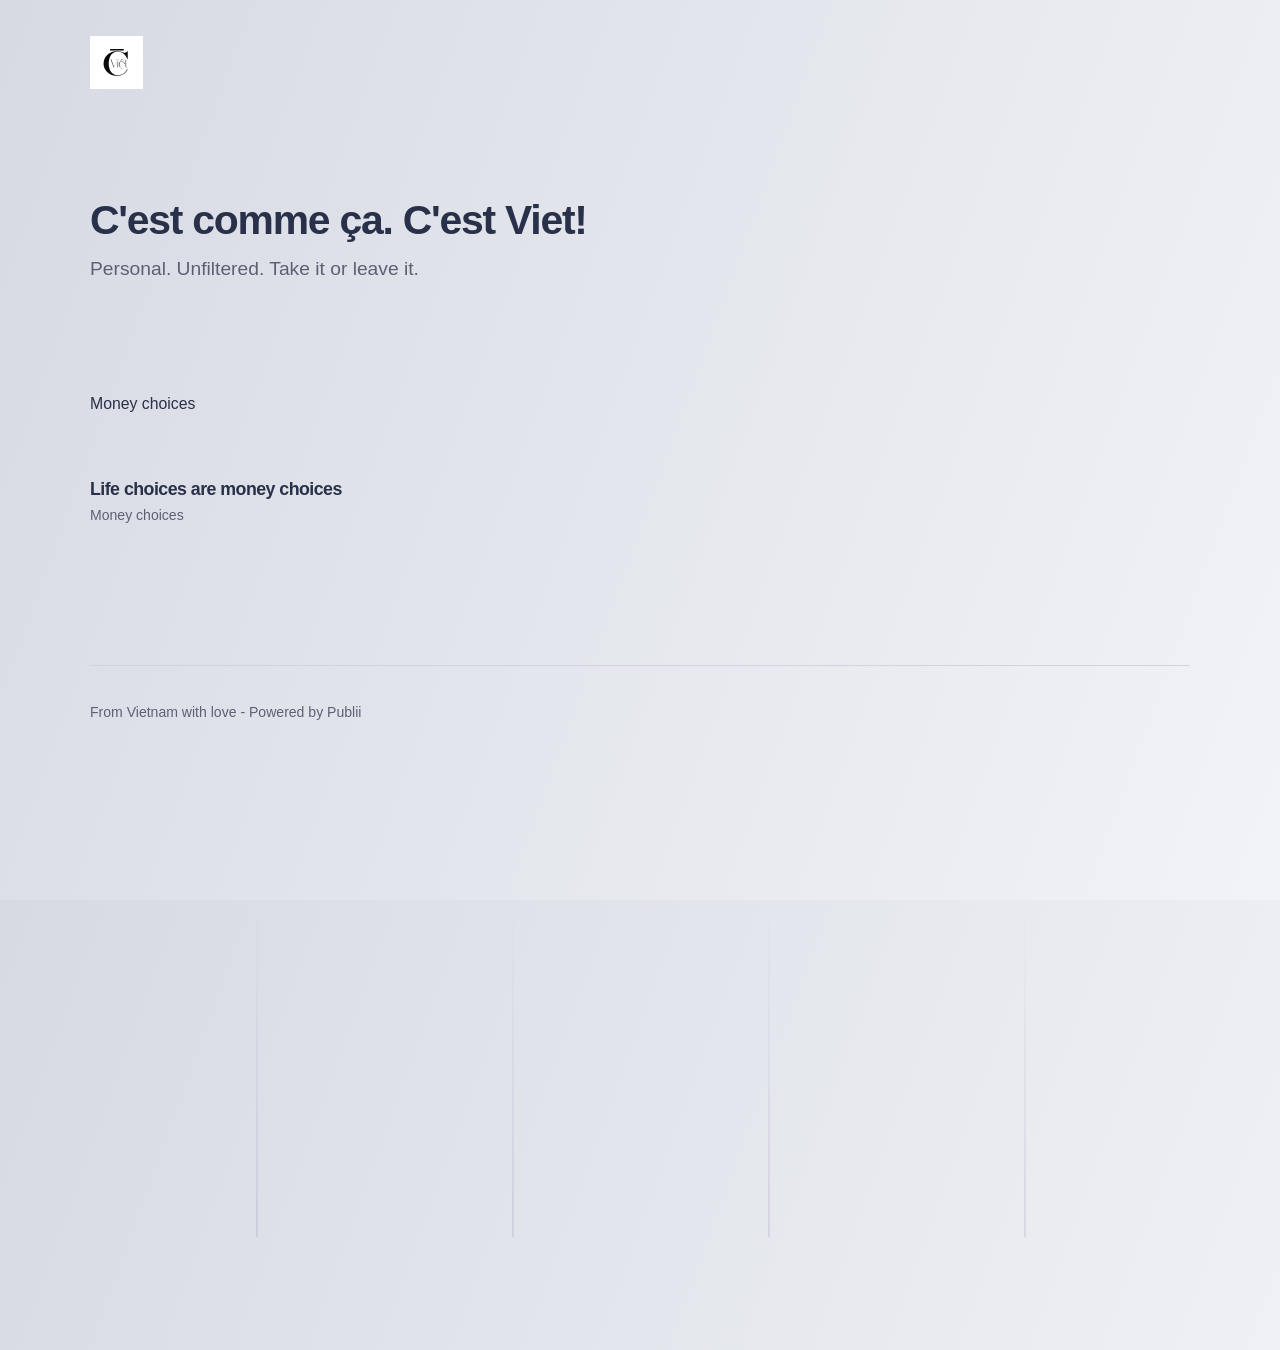
==== index.html @ ed37c1c6 "Updated from Publii" ====
<!DOCTYPE html><html lang="en-gb"><head><meta charset="utf-8"><meta http-equiv="X-UA-Compatible" content="IE=edge"><meta name="viewport" content="width=device-width,initial-scale=1"><title>C&#x27;est Việt</title><meta name="generator" content="Publii Open-Source CMS for Static Site"><link rel="canonical" href="https://cestviet.github.io/cestviet/"><link rel="alternate" type="application/atom+xml" href="https://cestviet.github.io/cestviet/feed.xml" title="C&#x27;est Việt - RSS"><link rel="alternate" type="application/json" href="https://cestviet.github.io/cestviet/feed.json" title="C&#x27;est Việt - JSON"><meta property="og:title" content="C&#x27;est Việt"><meta property="og:image" content="https://cestviet.github.io/cestviet/media/website/a-minimalist-flat-logo-featuring-a-sleek-stylize.svg"><meta property="og:image:width" content="1024"><meta property="og:image:height" content="1024"><meta property="og:site_name" content="C&#x27;est Việt"><meta property="og:description" content=""><meta property="og:url" content="https://cestviet.github.io/cestviet/"><meta property="og:type" content="website"><link rel="stylesheet" href="https://cestviet.github.io/cestviet/assets/css/style.css?v&#x3D;fbb5fa5f94aca0cde0bd1f24d477bd20"><script type="application/ld+json">{"@context":"http://schema.org","@type":"Organization","name":"C'est Việt","logo":"https://cestviet.github.io/cestviet/media/website/a-minimalist-flat-logo-featuring-a-sleek-stylize.svg","url":"https://cestviet.github.io/cestviet/"}</script><noscript><style>img[loading] {
                    opacity: 1;
                }</style></noscript><style>.extlink::before {
				background-color: currentColor;
				content: "";
				display: inline-block;
				height: 16px;
				margin-right: 5px;
				position: relative;
				top: 0px;
				width: 16px;
			}
		
					.extlink.extlink-icon-6::before {
						mask-image: url("data:image/svg+xml;utf8,<svg viewBox='0 0 24 24' fill='none' stroke='%23000000' stroke-width='2' stroke-linecap='round' stroke-linejoin='round' xmlns='http://www.w3.org/2000/svg'><path stroke='none' d='M0 0h24v24H0z' fill='none'/><path d='M9 12h12' /><path d='M17 16l4 -4l-4 -4' /><path d='M12 3a9 9 0 1 0 0 18' /></svg>");
						mask-repeat: no-repeat;
						mask-size: contain;
					}</style></head><body class="home-template lines"><div class="container lines lines--right"><header class="header"><a href="https://cestviet.github.io/cestviet/" class="logo"><img src="https://cestviet.github.io/cestviet/media/website/a-minimalist-flat-logo-featuring-a-sleek-stylize.svg" alt="C&#x27;est Việt" width="1024" height="1024"></a></header><main class="main"><div class="hero"><h1>C'est comme ça. C'est Viet!</h1><p>Personal. Unfiltered. Take it or leave it.</p></div><div class="main__content"><div class="l-options" role="toolbar" aria-label="View options"><nav class="l-options__item filter" aria-label="Filter by tags"><a href="https://cestviet.github.io/cestviet/tags/money-choices/" class="filter__item invert">Money choices</a></nav><div class="l-options__item switchers" role="group" aria-label="View layout"><button class="switchers__item is-active" aria-pressed="true" aria-label="Grid view"><svg width="20" height="20" fill="currentColor" aria-hidden="true" focusable="false"><use xlink:href="https://cestviet.github.io/cestviet/assets/svg/svg-map.svg#switcher-grid"/></svg></button> <button class="switchers__item" aria-pressed="false" aria-label="List view"><svg width="20" height="20" fill="currentColor" aria-hidden="true" focusable="false"><use xlink:href="https://cestviet.github.io/cestviet/assets/svg/svg-map.svg#switcher-rows"/></svg></button></div></div><div class="l-grid l-grid--2"><article class="c-card"><div class="c-card__wrapper"><div class="c-card__content"><header><h2 class="c-card__title"><a href="https://cestviet.github.io/cestviet/life-choices-are-money-choices/" class="invert">Life choices are money choices</a></h2></header><footer class="c-card__meta"><a href="https://cestviet.github.io/cestviet/tags/money-choices/" class="c-card__tag">Money choices</a></footer></div></div></article></div></div></main><footer class="footer"><div class="footer__left"><div class="footer__copy">From Vietnam with love - Powered by Publii</div></div><button onclick="backToTopFunction()" id="backToTop" class="footer__bttop" aria-label="Back to top" title="Back to top"><svg><use xlink:href="https://cestviet.github.io/cestviet/assets/svg/svg-map.svg#toparrow"/></svg></button></footer></div><script>window.publiiThemeMenuConfig = { mobileMenuMode: 'sidebar', animationSpeed: 300, submenuWidth: 'auto', doubleClickTime: 500, mobileMenuExpandableSubmenus: true, relatedContainerForOverlayMenuSelector: '.navbar', };</script><script defer="defer" src="https://cestviet.github.io/cestviet/assets/js/scripts.min.js?v&#x3D;628f9b14187b480516b6c7f8be1e7585"></script><script>function publiiDetectLoadedImages () {
         var images = document.querySelectorAll('img[loading]:not(.is-loaded)');
         for (var i = 0; i < images.length; i++) {
            if (images[i].complete) {
               images[i].classList.add('is-loaded');
               images[i].parentNode.classList.remove('is-img-loading');
            } else {
               images[i].addEventListener('load', function () {
                  this.classList.add('is-loaded');
                  this.parentNode.classList.remove('is-img-loading');
               }, false);
            }
         }
      }
      publiiDetectLoadedImages();</script></body></html>
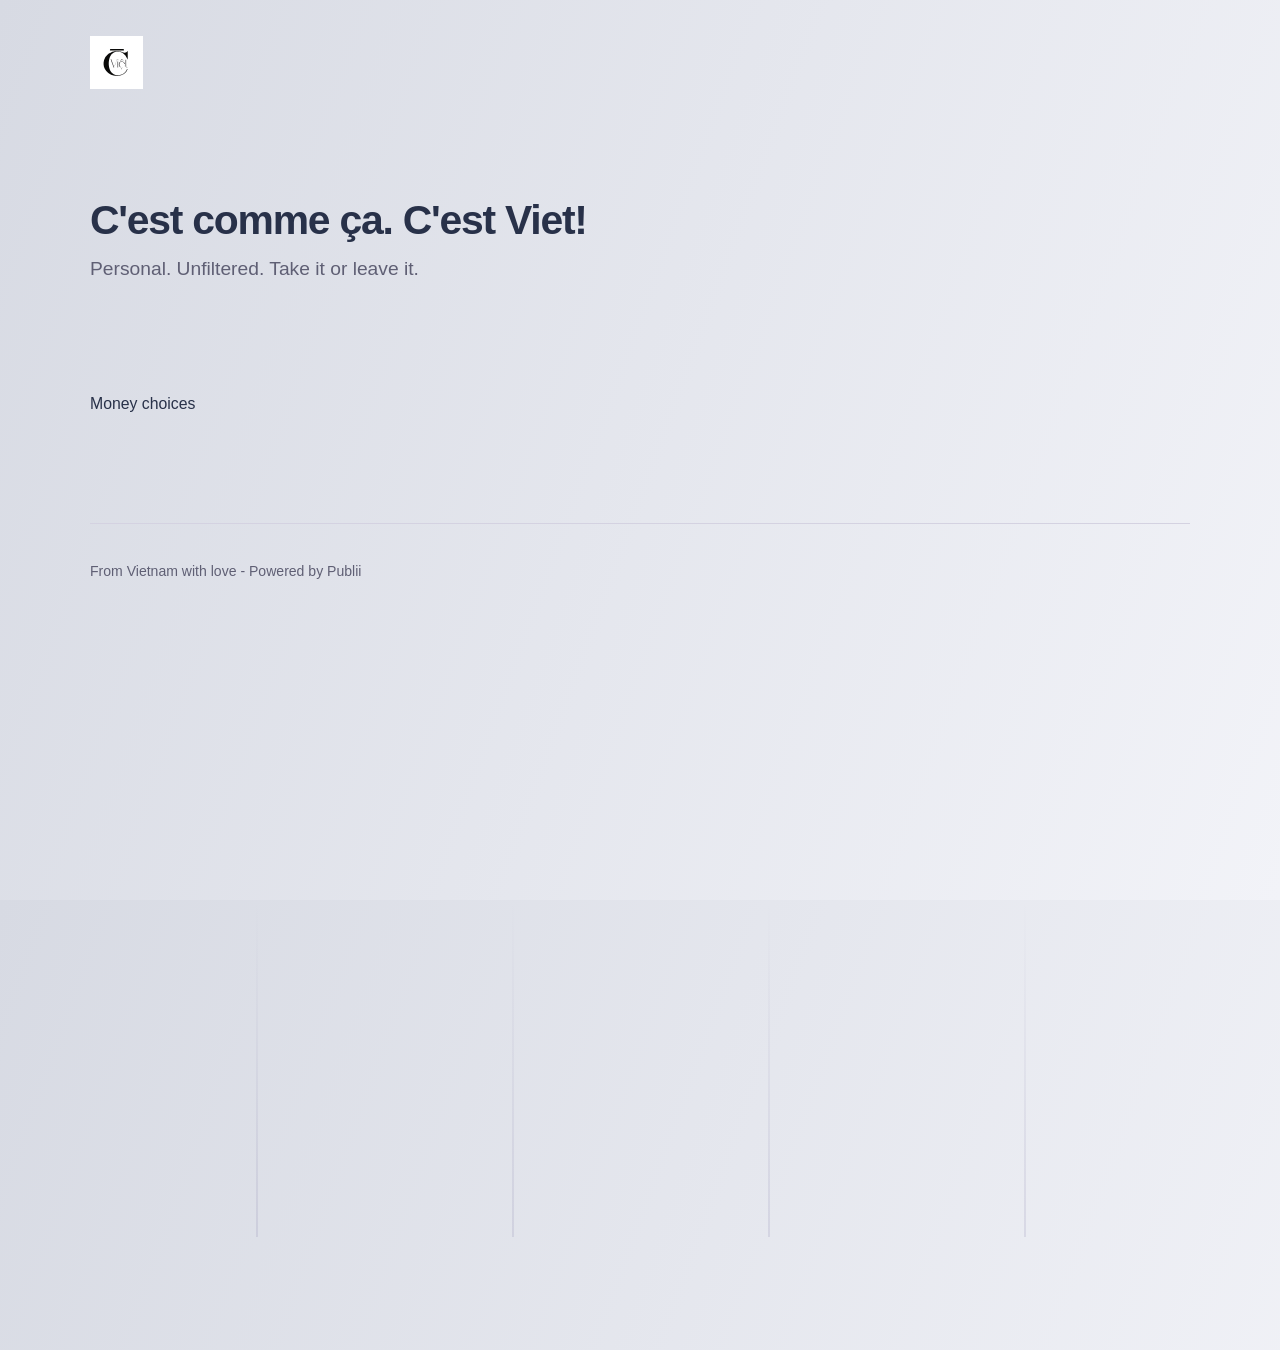
==== commit ac4a3473: "Updated from Publii" ====
--- a/index.html
+++ b/index.html
@@ -15,7 +15,7 @@
 						mask-image: url("data:image/svg+xml;utf8,<svg viewBox='0 0 24 24' fill='none' stroke='%23000000' stroke-width='2' stroke-linecap='round' stroke-linejoin='round' xmlns='http://www.w3.org/2000/svg'><path stroke='none' d='M0 0h24v24H0z' fill='none'/><path d='M9 12h12' /><path d='M17 16l4 -4l-4 -4' /><path d='M12 3a9 9 0 1 0 0 18' /></svg>");
 						mask-repeat: no-repeat;
 						mask-size: contain;
-					}</style></head><body class="home-template lines"><div class="container lines lines--right"><header class="header"><a href="https://cestviet.github.io/cestviet/" class="logo"><img src="https://cestviet.github.io/cestviet/media/website/a-minimalist-flat-logo-featuring-a-sleek-stylize.svg" alt="C&#x27;est Việt" width="1024" height="1024"></a></header><main class="main"><div class="hero"><h1>C'est comme ça. C'est Viet!</h1><p>Personal. Unfiltered. Take it or leave it.</p></div><div class="main__content"><div class="l-options" role="toolbar" aria-label="View options"><nav class="l-options__item filter" aria-label="Filter by tags"><a href="https://cestviet.github.io/cestviet/tags/money-choices/" class="filter__item invert">Money choices</a></nav><div class="l-options__item switchers" role="group" aria-label="View layout"><button class="switchers__item is-active" aria-pressed="true" aria-label="Grid view"><svg width="20" height="20" fill="currentColor" aria-hidden="true" focusable="false"><use xlink:href="https://cestviet.github.io/cestviet/assets/svg/svg-map.svg#switcher-grid"/></svg></button> <button class="switchers__item" aria-pressed="false" aria-label="List view"><svg width="20" height="20" fill="currentColor" aria-hidden="true" focusable="false"><use xlink:href="https://cestviet.github.io/cestviet/assets/svg/svg-map.svg#switcher-rows"/></svg></button></div></div><div class="l-grid l-grid--2"><article class="c-card"><div class="c-card__wrapper"><div class="c-card__content"><header><h2 class="c-card__title"><a href="https://cestviet.github.io/cestviet/life-choices-are-money-choices/" class="invert">Life choices are money choices</a></h2></header><footer class="c-card__meta"><a href="https://cestviet.github.io/cestviet/tags/money-choices/" class="c-card__tag">Money choices</a></footer></div></div></article></div></div></main><footer class="footer"><div class="footer__left"><div class="footer__copy">From Vietnam with love - Powered by Publii</div></div><button onclick="backToTopFunction()" id="backToTop" class="footer__bttop" aria-label="Back to top" title="Back to top"><svg><use xlink:href="https://cestviet.github.io/cestviet/assets/svg/svg-map.svg#toparrow"/></svg></button></footer></div><script>window.publiiThemeMenuConfig = { mobileMenuMode: 'sidebar', animationSpeed: 300, submenuWidth: 'auto', doubleClickTime: 500, mobileMenuExpandableSubmenus: true, relatedContainerForOverlayMenuSelector: '.navbar', };</script><script defer="defer" src="https://cestviet.github.io/cestviet/assets/js/scripts.min.js?v&#x3D;628f9b14187b480516b6c7f8be1e7585"></script><script>function publiiDetectLoadedImages () {
+					}</style></head><body class="home-template lines"><div class="container lines lines--right"><header class="header"><a href="https://cestviet.github.io/cestviet/" class="logo"><img src="https://cestviet.github.io/cestviet/media/website/a-minimalist-flat-logo-featuring-a-sleek-stylize.svg" alt="C&#x27;est Việt" width="1024" height="1024"></a></header><main class="main"><div class="hero"><h1>C'est comme ça. C'est Viet!</h1><p>Personal. Unfiltered. Take it or leave it.</p></div><div class="main__content"><div class="l-options" role="toolbar" aria-label="View options"><nav class="l-options__item filter" aria-label="Filter by tags"><a href="https://cestviet.github.io/cestviet/tags/money-choices/" class="filter__item invert">Money choices</a></nav><div class="l-options__item switchers" role="group" aria-label="View layout"><button class="switchers__item is-active" aria-pressed="true" aria-label="Grid view"><svg width="20" height="20" fill="currentColor" aria-hidden="true" focusable="false"><use xlink:href="https://cestviet.github.io/cestviet/assets/svg/svg-map.svg#switcher-grid"/></svg></button> <button class="switchers__item" aria-pressed="false" aria-label="List view"><svg width="20" height="20" fill="currentColor" aria-hidden="true" focusable="false"><use xlink:href="https://cestviet.github.io/cestviet/assets/svg/svg-map.svg#switcher-rows"/></svg></button></div></div></div></main><footer class="footer"><div class="footer__left"><div class="footer__copy">From Vietnam with love - Powered by Publii</div></div><button onclick="backToTopFunction()" id="backToTop" class="footer__bttop" aria-label="Back to top" title="Back to top"><svg><use xlink:href="https://cestviet.github.io/cestviet/assets/svg/svg-map.svg#toparrow"/></svg></button></footer></div><script>window.publiiThemeMenuConfig = { mobileMenuMode: 'sidebar', animationSpeed: 300, submenuWidth: 'auto', doubleClickTime: 500, mobileMenuExpandableSubmenus: true, relatedContainerForOverlayMenuSelector: '.navbar', };</script><script defer="defer" src="https://cestviet.github.io/cestviet/assets/js/scripts.min.js?v&#x3D;628f9b14187b480516b6c7f8be1e7585"></script><script>function publiiDetectLoadedImages () {
          var images = document.querySelectorAll('img[loading]:not(.is-loaded)');
          for (var i = 0; i < images.length; i++) {
             if (images[i].complete) {
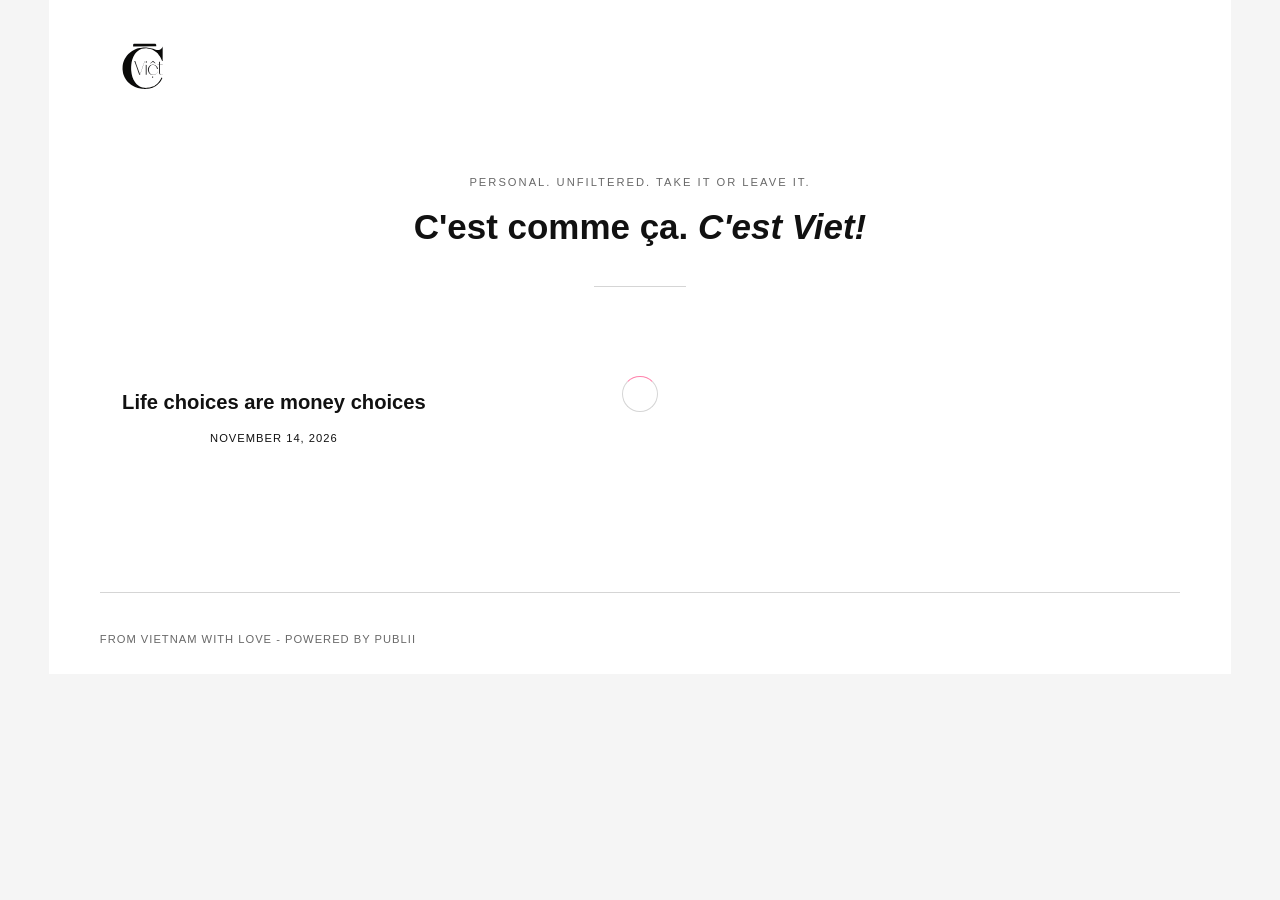
==== commit 7b4d8e82: "Updated from Publii" ====
--- a/index.html
+++ b/index.html
@@ -1,4 +1,4 @@
-<!DOCTYPE html><html lang="en-gb"><head><meta charset="utf-8"><meta http-equiv="X-UA-Compatible" content="IE=edge"><meta name="viewport" content="width=device-width,initial-scale=1"><title>C&#x27;est Việt</title><meta name="generator" content="Publii Open-Source CMS for Static Site"><link rel="canonical" href="https://cestviet.github.io/cestviet/"><link rel="alternate" type="application/atom+xml" href="https://cestviet.github.io/cestviet/feed.xml" title="C&#x27;est Việt - RSS"><link rel="alternate" type="application/json" href="https://cestviet.github.io/cestviet/feed.json" title="C&#x27;est Việt - JSON"><meta property="og:title" content="C&#x27;est Việt"><meta property="og:image" content="https://cestviet.github.io/cestviet/media/website/a-minimalist-flat-logo-featuring-a-sleek-stylize.svg"><meta property="og:image:width" content="1024"><meta property="og:image:height" content="1024"><meta property="og:site_name" content="C&#x27;est Việt"><meta property="og:description" content=""><meta property="og:url" content="https://cestviet.github.io/cestviet/"><meta property="og:type" content="website"><link rel="stylesheet" href="https://cestviet.github.io/cestviet/assets/css/style.css?v&#x3D;fbb5fa5f94aca0cde0bd1f24d477bd20"><script type="application/ld+json">{"@context":"http://schema.org","@type":"Organization","name":"C'est Việt","logo":"https://cestviet.github.io/cestviet/media/website/a-minimalist-flat-logo-featuring-a-sleek-stylize.svg","url":"https://cestviet.github.io/cestviet/"}</script><noscript><style>img[loading] {
+<!DOCTYPE html><html lang="en-gb"><head><meta charset="utf-8"><meta http-equiv="X-UA-Compatible" content="IE=edge"><meta name="viewport" content="width=device-width,initial-scale=1"><title>C&#x27;est Việt</title><meta name="generator" content="Publii Open-Source CMS for Static Site"><link rel="canonical" href="https://cestviet.github.io/cestviet/"><link rel="alternate" type="application/atom+xml" href="https://cestviet.github.io/cestviet/feed.xml" title="C&#x27;est Việt - RSS"><link rel="alternate" type="application/json" href="https://cestviet.github.io/cestviet/feed.json" title="C&#x27;est Việt - JSON"><meta property="og:title" content="C&#x27;est Việt"><meta property="og:image" content="https://cestviet.github.io/cestviet/media/website/a-minimalist-flat-logo-featuring-a-sleek-stylize.svg"><meta property="og:image:width" content="1024"><meta property="og:image:height" content="1024"><meta property="og:site_name" content="C&#x27;est Việt"><meta property="og:description" content=""><meta property="og:url" content="https://cestviet.github.io/cestviet/"><meta property="og:type" content="website"><link rel="stylesheet" href="https://cestviet.github.io/cestviet/assets/css/style.css?v&#x3D;70a218ddec39ec6157c69101f47e1a69"><script type="application/ld+json">{"@context":"http://schema.org","@type":"Organization","name":"C'est Việt","logo":"https://cestviet.github.io/cestviet/media/website/a-minimalist-flat-logo-featuring-a-sleek-stylize.svg","url":"https://cestviet.github.io/cestviet/"}</script><noscript><style>img[loading] {
                     opacity: 1;
                 }</style></noscript><style>.extlink::before {
 				background-color: currentColor;
@@ -15,18 +15,4 @@
 						mask-image: url("data:image/svg+xml;utf8,<svg viewBox='0 0 24 24' fill='none' stroke='%23000000' stroke-width='2' stroke-linecap='round' stroke-linejoin='round' xmlns='http://www.w3.org/2000/svg'><path stroke='none' d='M0 0h24v24H0z' fill='none'/><path d='M9 12h12' /><path d='M17 16l4 -4l-4 -4' /><path d='M12 3a9 9 0 1 0 0 18' /></svg>");
 						mask-repeat: no-repeat;
 						mask-size: contain;
-					}</style></head><body class="home-template lines"><div class="container lines lines--right"><header class="header"><a href="https://cestviet.github.io/cestviet/" class="logo"><img src="https://cestviet.github.io/cestviet/media/website/a-minimalist-flat-logo-featuring-a-sleek-stylize.svg" alt="C&#x27;est Việt" width="1024" height="1024"></a></header><main class="main"><div class="hero"><h1>C'est comme ça. C'est Viet!</h1><p>Personal. Unfiltered. Take it or leave it.</p></div><div class="main__content"><div class="l-options" role="toolbar" aria-label="View options"><nav class="l-options__item filter" aria-label="Filter by tags"><a href="https://cestviet.github.io/cestviet/tags/money-choices/" class="filter__item invert">Money choices</a></nav><div class="l-options__item switchers" role="group" aria-label="View layout"><button class="switchers__item is-active" aria-pressed="true" aria-label="Grid view"><svg width="20" height="20" fill="currentColor" aria-hidden="true" focusable="false"><use xlink:href="https://cestviet.github.io/cestviet/assets/svg/svg-map.svg#switcher-grid"/></svg></button> <button class="switchers__item" aria-pressed="false" aria-label="List view"><svg width="20" height="20" fill="currentColor" aria-hidden="true" focusable="false"><use xlink:href="https://cestviet.github.io/cestviet/assets/svg/svg-map.svg#switcher-rows"/></svg></button></div></div></div></main><footer class="footer"><div class="footer__left"><div class="footer__copy">From Vietnam with love - Powered by Publii</div></div><button onclick="backToTopFunction()" id="backToTop" class="footer__bttop" aria-label="Back to top" title="Back to top"><svg><use xlink:href="https://cestviet.github.io/cestviet/assets/svg/svg-map.svg#toparrow"/></svg></button></footer></div><script>window.publiiThemeMenuConfig = { mobileMenuMode: 'sidebar', animationSpeed: 300, submenuWidth: 'auto', doubleClickTime: 500, mobileMenuExpandableSubmenus: true, relatedContainerForOverlayMenuSelector: '.navbar', };</script><script defer="defer" src="https://cestviet.github.io/cestviet/assets/js/scripts.min.js?v&#x3D;628f9b14187b480516b6c7f8be1e7585"></script><script>function publiiDetectLoadedImages () {
-         var images = document.querySelectorAll('img[loading]:not(.is-loaded)');
-         for (var i = 0; i < images.length; i++) {
-            if (images[i].complete) {
-               images[i].classList.add('is-loaded');
-               images[i].parentNode.classList.remove('is-img-loading');
-            } else {
-               images[i].addEventListener('load', function () {
-                  this.classList.add('is-loaded');
-                  this.parentNode.classList.remove('is-img-loading');
-               }, false);
-            }
-         }
-      }
-      publiiDetectLoadedImages();</script></body></html>+					}</style></head><body class="home-template"><div class="container"><header class="header" id="js-header"><a href="https://cestviet.github.io/cestviet/" class="logo"><img src="https://cestviet.github.io/cestviet/media/website/a-minimalist-flat-logo-featuring-a-sleek-stylize.svg" alt="C&#x27;est Việt" width="1024" height="1024"></a></header><main><section class="hero wrapper"><p>Personal. Unfiltered. Take it or leave it.</p><h1>C'est comme ça. <em>C'est Viet!</em></h1></section><section class="l-col l-col--3"><article class="c-card c-card--featured money-choices"><a href="https://cestviet.github.io/cestviet/life-choices-are-money-choices/" class="c-card__link"><div class="c-card__body"><div class="c-card__text"><h2>Life choices are money choices</h2><time datetime="2026-11-14T15:19">November 14, 2026</time></div></div></a></article></section></main><footer class="footer"><div class="footer__copyright">From Vietnam with love - Powered by Publii</div></footer></div><script defer="defer" src="https://cestviet.github.io/cestviet/assets/js/scripts.min.js?v&#x3D;1762f7ab131e33a4eb8fb224822de245"></script><script>window.publiiThemeMenuConfig={mobileMenuMode:'sidebar',animationSpeed:300,submenuWidth: 'auto',doubleClickTime:500,mobileMenuExpandableSubmenus:true,relatedContainerForOverlayMenuSelector:'.navbar'};</script><script defer="defer" src="https://cestviet.github.io/cestviet/assets/js/isotope.pkgd.min.js?v&#x3D;2afcff647ed260006faa71c8e779e8d4"></script><script>window.addEventListener("DOMContentLoaded",function(){var j=new Isotope(".l-col",{itemSelector:".c-card",percentPosition:true,layoutMode:"masonry",transitionDuration:"0.6s",masonry:{columnWidth:".c-card"}});var g=document.querySelector(".filter__button-group");if(g){g.addEventListener("click",function(i){if(!matchesSelector(i.target,"button")){return}var k=i.target.getAttribute("data-filter");j.arrange({filter:k})});var b=document.querySelectorAll(".filter__button-group");for(var c=0,e=b.length;c<e;c++){var d=b[c];h(d)}function h(i){i.addEventListener("click",function(k){if(!matchesSelector(k.target,"button")){return}var m=i.querySelector(".is-active");if(m){m.classList.remove("is-active");m.setAttribute("aria-pressed","false")}k.target.classList.add("is-active");k.target.setAttribute("aria-pressed","true")})}}var a=document.querySelector(".l-col");var f=document.querySelectorAll(".c-card");a.classList.add("is-visible");j.revealItemElements(f)});</script><script>/*<![CDATA[*/var images=document.querySelectorAll("img[loading]");for(var i=0;i<images.length;i++){if(images[i].complete){images[i].classList.add("is-loaded")}else{images[i].addEventListener("load",function(){this.classList.add("is-loaded")},false)}};/*]]>*/</script></body></html>
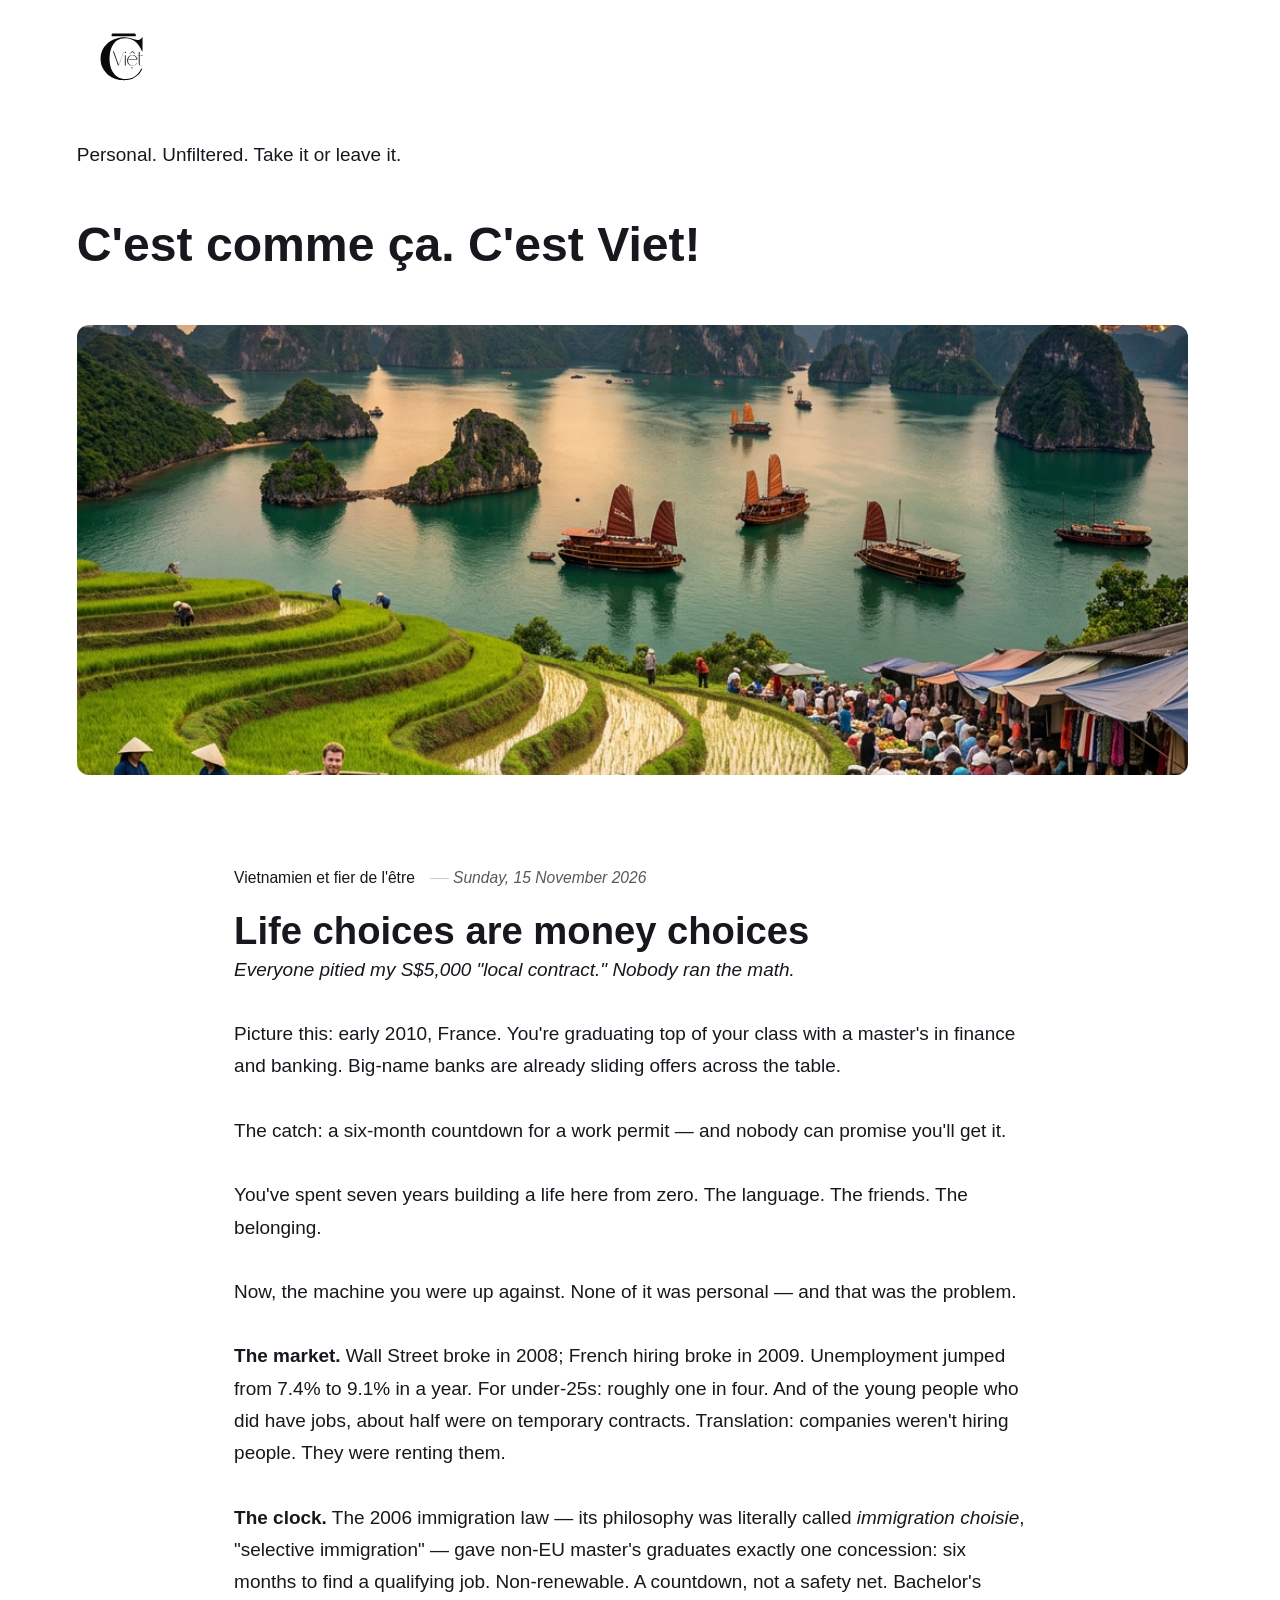
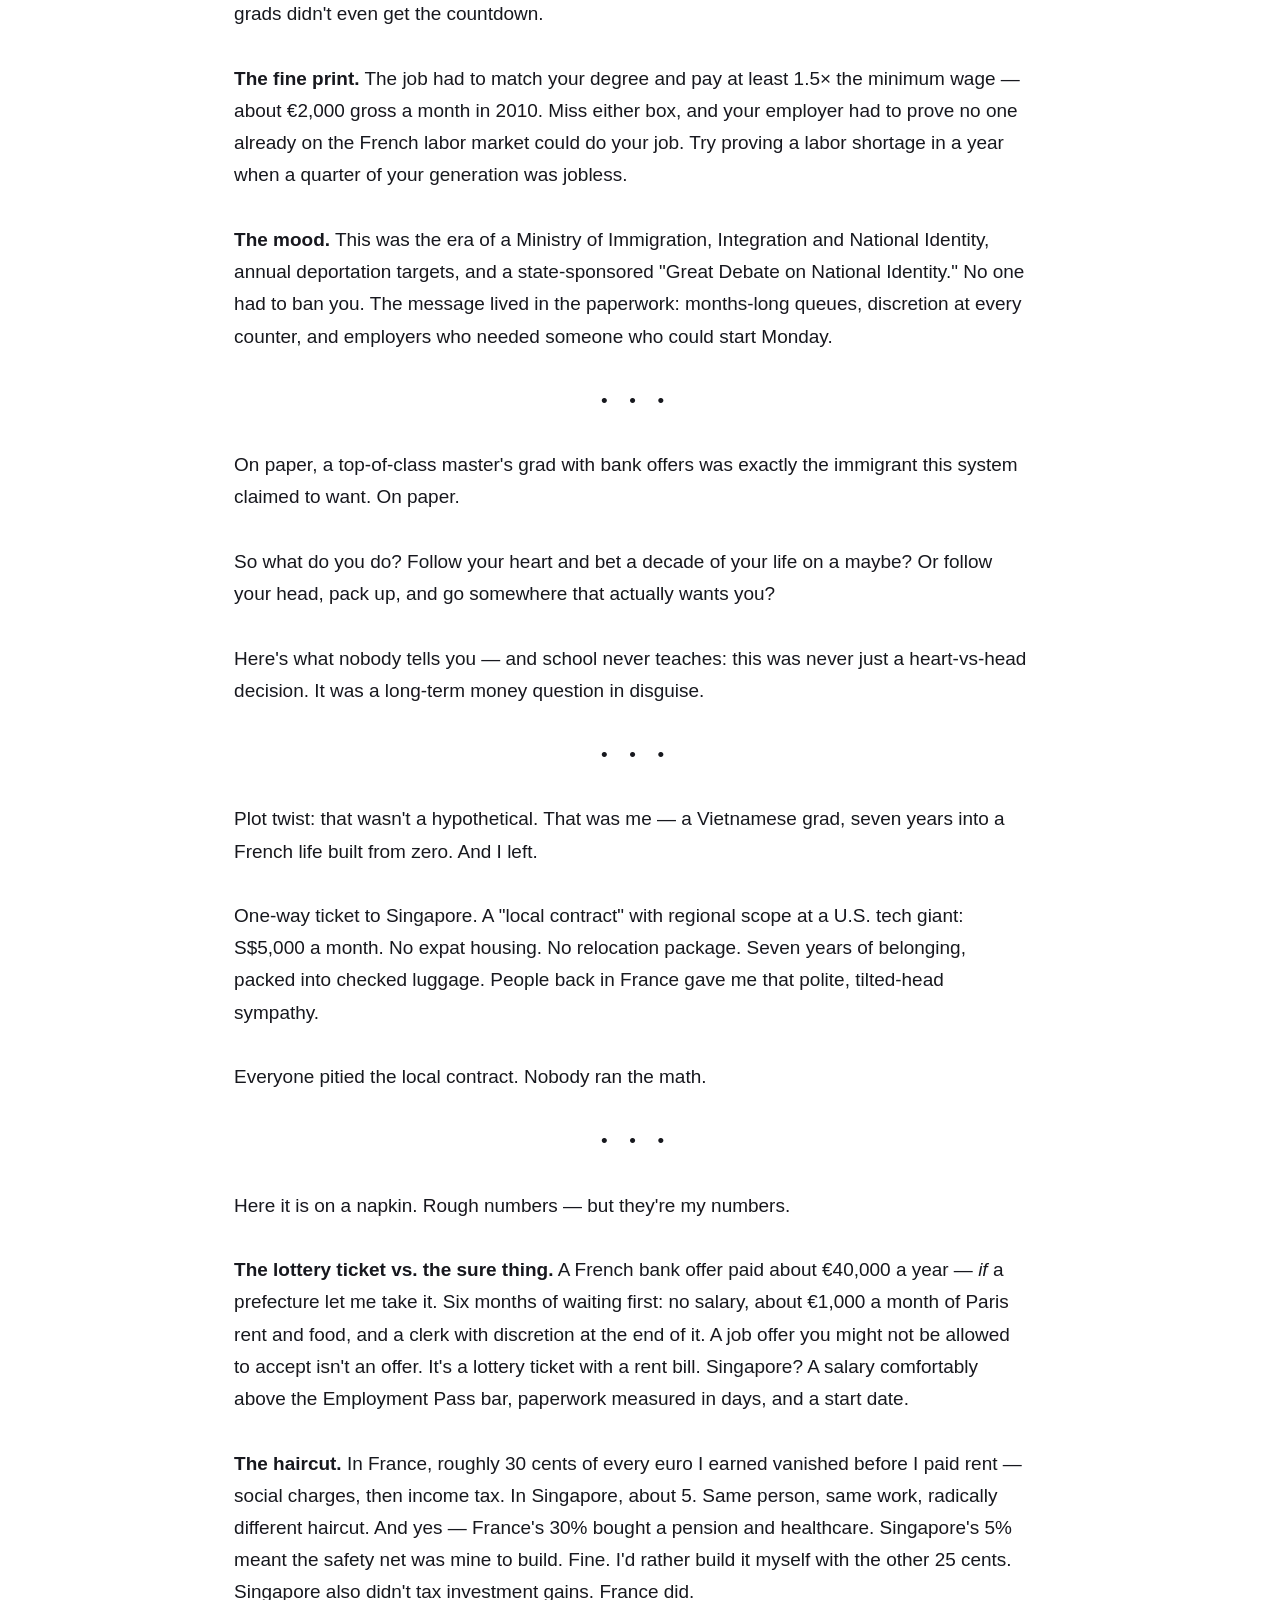
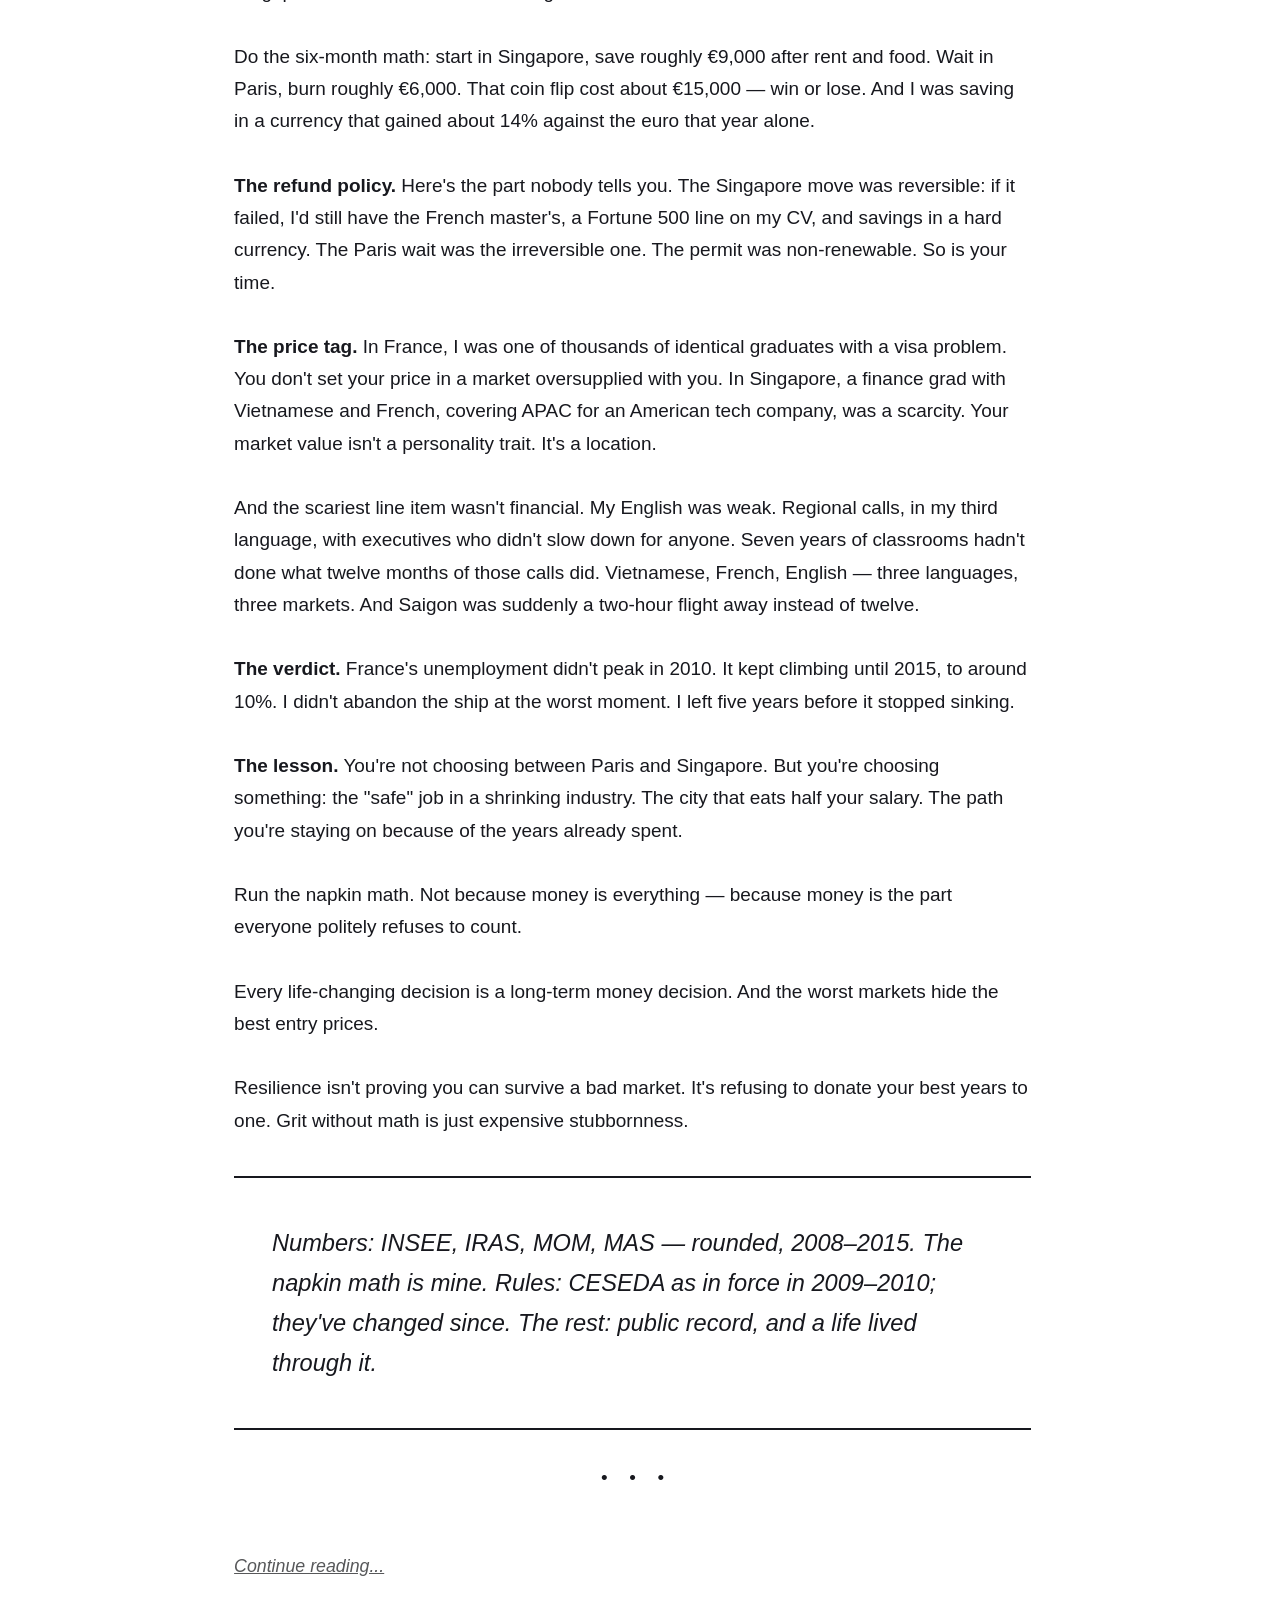
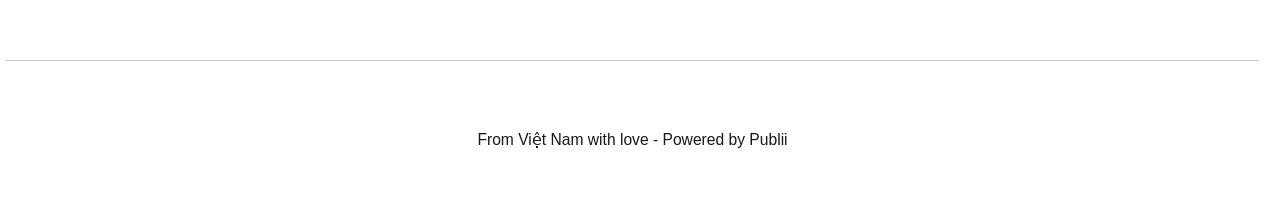
==== commit 14b4391b: "Updated from Publii" ====
--- a/index.html
+++ b/index.html
@@ -1,4 +1,4 @@
-<!DOCTYPE html><html lang="en-gb"><head><meta charset="utf-8"><meta http-equiv="X-UA-Compatible" content="IE=edge"><meta name="viewport" content="width=device-width,initial-scale=1"><title>C&#x27;est Việt</title><meta name="generator" content="Publii Open-Source CMS for Static Site"><link rel="canonical" href="https://cestviet.github.io/cestviet/"><link rel="alternate" type="application/atom+xml" href="https://cestviet.github.io/cestviet/feed.xml" title="C&#x27;est Việt - RSS"><link rel="alternate" type="application/json" href="https://cestviet.github.io/cestviet/feed.json" title="C&#x27;est Việt - JSON"><meta property="og:title" content="C&#x27;est Việt"><meta property="og:image" content="https://cestviet.github.io/cestviet/media/website/a-minimalist-flat-logo-featuring-a-sleek-stylize.svg"><meta property="og:image:width" content="1024"><meta property="og:image:height" content="1024"><meta property="og:site_name" content="C&#x27;est Việt"><meta property="og:description" content=""><meta property="og:url" content="https://cestviet.github.io/cestviet/"><meta property="og:type" content="website"><link rel="stylesheet" href="https://cestviet.github.io/cestviet/assets/css/style.css?v&#x3D;70a218ddec39ec6157c69101f47e1a69"><script type="application/ld+json">{"@context":"http://schema.org","@type":"Organization","name":"C'est Việt","logo":"https://cestviet.github.io/cestviet/media/website/a-minimalist-flat-logo-featuring-a-sleek-stylize.svg","url":"https://cestviet.github.io/cestviet/"}</script><noscript><style>img[loading] {
+<!DOCTYPE html><html lang="en-gb"><head><meta charset="utf-8"><meta http-equiv="X-UA-Compatible" content="IE=edge"><meta name="viewport" content="width=device-width,initial-scale=1"><title>C&#x27;est Việt</title><meta name="generator" content="Publii Open-Source CMS for Static Site"><link rel="canonical" href="https://cestviet.github.io/cestviet/"><link rel="alternate" type="application/atom+xml" href="https://cestviet.github.io/cestviet/feed.xml" title="C&#x27;est Việt - RSS"><link rel="alternate" type="application/json" href="https://cestviet.github.io/cestviet/feed.json" title="C&#x27;est Việt - JSON"><meta property="og:title" content="C&#x27;est Việt"><meta property="og:image" content="https://cestviet.github.io/cestviet/media/website/a-minimalist-flat-logo-featuring-a-sleek-stylize.svg"><meta property="og:image:width" content="1024"><meta property="og:image:height" content="1024"><meta property="og:site_name" content="C&#x27;est Việt"><meta property="og:description" content=""><meta property="og:url" content="https://cestviet.github.io/cestviet/"><meta property="og:type" content="website"><link rel="stylesheet" href="https://cestviet.github.io/cestviet/assets/css/style.css?v&#x3D;9b02a974ddb182516a41734026b76985"><script type="application/ld+json">{"@context":"http://schema.org","@type":"Organization","name":"C'est Việt","logo":"https://cestviet.github.io/cestviet/media/website/a-minimalist-flat-logo-featuring-a-sleek-stylize.svg","url":"https://cestviet.github.io/cestviet/"}</script><noscript><style>img[loading] {
                     opacity: 1;
                 }</style></noscript><style>.extlink::before {
 				background-color: currentColor;
@@ -15,4 +15,13 @@
 						mask-image: url("data:image/svg+xml;utf8,<svg viewBox='0 0 24 24' fill='none' stroke='%23000000' stroke-width='2' stroke-linecap='round' stroke-linejoin='round' xmlns='http://www.w3.org/2000/svg'><path stroke='none' d='M0 0h24v24H0z' fill='none'/><path d='M9 12h12' /><path d='M17 16l4 -4l-4 -4' /><path d='M12 3a9 9 0 1 0 0 18' /></svg>");
 						mask-repeat: no-repeat;
 						mask-size: contain;
-					}</style></head><body class="home-template"><div class="container"><header class="header" id="js-header"><a href="https://cestviet.github.io/cestviet/" class="logo"><img src="https://cestviet.github.io/cestviet/media/website/a-minimalist-flat-logo-featuring-a-sleek-stylize.svg" alt="C&#x27;est Việt" width="1024" height="1024"></a></header><main><section class="hero wrapper"><p>Personal. Unfiltered. Take it or leave it.</p><h1>C'est comme ça. <em>C'est Viet!</em></h1></section><section class="l-col l-col--3"><article class="c-card c-card--featured money-choices"><a href="https://cestviet.github.io/cestviet/life-choices-are-money-choices/" class="c-card__link"><div class="c-card__body"><div class="c-card__text"><h2>Life choices are money choices</h2><time datetime="2026-11-14T15:19">November 14, 2026</time></div></div></a></article></section></main><footer class="footer"><div class="footer__copyright">From Vietnam with love - Powered by Publii</div></footer></div><script defer="defer" src="https://cestviet.github.io/cestviet/assets/js/scripts.min.js?v&#x3D;1762f7ab131e33a4eb8fb224822de245"></script><script>window.publiiThemeMenuConfig={mobileMenuMode:'sidebar',animationSpeed:300,submenuWidth: 'auto',doubleClickTime:500,mobileMenuExpandableSubmenus:true,relatedContainerForOverlayMenuSelector:'.navbar'};</script><script defer="defer" src="https://cestviet.github.io/cestviet/assets/js/isotope.pkgd.min.js?v&#x3D;2afcff647ed260006faa71c8e779e8d4"></script><script>window.addEventListener("DOMContentLoaded",function(){var j=new Isotope(".l-col",{itemSelector:".c-card",percentPosition:true,layoutMode:"masonry",transitionDuration:"0.6s",masonry:{columnWidth:".c-card"}});var g=document.querySelector(".filter__button-group");if(g){g.addEventListener("click",function(i){if(!matchesSelector(i.target,"button")){return}var k=i.target.getAttribute("data-filter");j.arrange({filter:k})});var b=document.querySelectorAll(".filter__button-group");for(var c=0,e=b.length;c<e;c++){var d=b[c];h(d)}function h(i){i.addEventListener("click",function(k){if(!matchesSelector(k.target,"button")){return}var m=i.querySelector(".is-active");if(m){m.classList.remove("is-active");m.setAttribute("aria-pressed","false")}k.target.classList.add("is-active");k.target.setAttribute("aria-pressed","true")})}}var a=document.querySelector(".l-col");var f=document.querySelectorAll(".c-card");a.classList.add("is-visible");j.revealItemElements(f)});</script><script>/*<![CDATA[*/var images=document.querySelectorAll("img[loading]");for(var i=0;i<images.length;i++){if(images[i].complete){images[i].classList.add("is-loaded")}else{images[i].addEventListener("load",function(){this.classList.add("is-loaded")},false)}};/*]]>*/</script></body></html>+					}</style></head><body class="home-template"><header class="top js-header"><a class="logo" href="https://cestviet.github.io/cestviet/"><img src="https://cestviet.github.io/cestviet/media/website/a-minimalist-flat-logo-featuring-a-sleek-stylize.svg" alt="C&#x27;est Việt" width="1024" height="1024"></a></header><main><div class="hero"><header class="hero__content"><div class="wrapper"><p>Personal. Unfiltered. Take it or leave it.</p><h1>C'est comme ça. C'est Viet!</h1></div></header><figure class="hero__image"><div class="hero__image-wrapper"><img src="https://cestviet.github.io/cestviet/media/website/95981e9f-2e66-4109-8c8f-12c99b5cce5e.png" srcset="https://cestviet.github.io/cestviet/media/website/responsive/95981e9f-2e66-4109-8c8f-12c99b5cce5e-xs.png 640w, https://cestviet.github.io/cestviet/media/website/responsive/95981e9f-2e66-4109-8c8f-12c99b5cce5e-sm.png 768w, https://cestviet.github.io/cestviet/media/website/responsive/95981e9f-2e66-4109-8c8f-12c99b5cce5e-md.png 1024w, https://cestviet.github.io/cestviet/media/website/responsive/95981e9f-2e66-4109-8c8f-12c99b5cce5e-lg.png 1366w, https://cestviet.github.io/cestviet/media/website/responsive/95981e9f-2e66-4109-8c8f-12c99b5cce5e-xl.png 1600w, https://cestviet.github.io/cestviet/media/website/responsive/95981e9f-2e66-4109-8c8f-12c99b5cce5e-2xl.png 1920w" sizes="88vw" loading="eager" width="1024" height="1024" alt=""></div></figure></div><div class="wrapper feed"><article class="feed__item feed__item--centered"><div class="feed__content"><header><div class="feed__meta"><a href="https://cestviet.github.io/cestviet/authors/vietnamien-et-fier-de-letre/" class="feed__author">Vietnamien et fier de l&#x27;être</a> <time datetime="2026-11-15T16:29" class="feed__date">Sunday, 15 November 2026</time></div><h2 class="feed__title"><a href="https://cestviet.github.io/cestviet/life-choices-are-money-choices/">Life choices are money choices</a></h2></header><div class="qwen-markdown-paragraph" dir="ltr"><div class="qwen-markdown-paragraph" dir="ltr"><div dir="ltr"><div class="qwen-markdown-paragraph" dir="ltr"><em class="qwen-markdown-em" dir="ltr"><span class="qwen-markdown-text"><span class="qwen-markdown-text-node" data-spm-anchor-id="a2ty_o01.29997173.0.i35.275fc921t02MQs">Everyone pitied my S$5,000 "local contract." Nobody ran the math.</span></span></em></div><div class="qwen-markdown-space"> </div><div class="qwen-markdown-paragraph" dir="ltr"><span class="qwen-markdown-text"><span class="qwen-markdown-text-node">Picture this: early 2010, France. You're graduating top of your class with a master's in finance and banking. Big-name banks are already sliding offers across the table.</span></span></div><div class="qwen-markdown-space"> </div><div class="qwen-markdown-paragraph" dir="ltr"><span class="qwen-markdown-text"><span class="qwen-markdown-text-node">The catch: a six-month countdown for a work permit — and nobody can promise you'll get it.</span></span></div><div class="qwen-markdown-space"> </div><div class="qwen-markdown-paragraph" dir="ltr"><span class="qwen-markdown-text"><span class="qwen-markdown-text-node">You've spent seven years building a life here from zero. The language. The friends. The belonging.</span></span></div><div class="qwen-markdown-space"> </div><div class="qwen-markdown-paragraph" dir="ltr"><span class="qwen-markdown-text"><span class="qwen-markdown-text-node">Now, the machine you were up against. None of it was personal — and that was the problem.</span></span></div><div class="qwen-markdown-space"> </div><div class="qwen-markdown-paragraph" dir="ltr"><strong class="qwen-markdown-strong" dir="ltr"><span class="qwen-markdown-text"><span class="qwen-markdown-text-node">The market.</span></span></strong><span class="qwen-markdown-text"><span class="qwen-markdown-text-node"> Wall Street broke in 2008; French hiring broke in 2009. Unemployment jumped from 7.4% to 9.1% in a year. For under-25s: roughly one in four. And of the young people who did have jobs, about half were on temporary contracts. Translation: companies weren't hiring people. They were renting them.</span></span></div><div class="qwen-markdown-space"> </div><div class="qwen-markdown-paragraph" dir="ltr"><strong class="qwen-markdown-strong" dir="ltr"><span class="qwen-markdown-text"><span class="qwen-markdown-text-node">The clock.</span></span></strong><span class="qwen-markdown-text"><span class="qwen-markdown-text-node"> The 2006 immigration law — its philosophy was literally called </span></span><em class="qwen-markdown-em" dir="ltr"><span class="qwen-markdown-text"><span class="qwen-markdown-text-node">immigration choisie</span></span></em><span class="qwen-markdown-text"><span class="qwen-markdown-text-node">, "selective immigration" — gave non-EU master's graduates exactly one concession: six months to find a qualifying job. Non-renewable. A countdown, not a safety net. Bachelor's grads didn't even get the countdown.</span></span></div><div class="qwen-markdown-space"> </div><div class="qwen-markdown-paragraph" dir="ltr"><strong class="qwen-markdown-strong" dir="ltr"><span class="qwen-markdown-text"><span class="qwen-markdown-text-node">The fine print.</span></span></strong><span class="qwen-markdown-text"><span class="qwen-markdown-text-node"> The job had to match your degree and pay at least 1.5× the minimum wage — about €2,000 gross a month in 2010. Miss either box, and your employer had to prove no one already on the French labor market could do your job. Try proving a labor shortage in a year when a quarter of your generation was jobless.</span></span></div><div class="qwen-markdown-space"> </div><div class="qwen-markdown-paragraph" dir="ltr" data-spm-anchor-id="a2ty_o01.29997173.0.i37.275fc921t02MQs"><strong class="qwen-markdown-strong" dir="ltr"><span class="qwen-markdown-text"><span class="qwen-markdown-text-node">The mood.</span></span></strong><span class="qwen-markdown-text"><span class="qwen-markdown-text-node"> This was the era of a Ministry of Immigration, Integration and National Identity, annual deportation targets, and a state-sponsored "Great Debate on National Identity." No one had to ban you. The message lived in the paperwork: months-long queues, discretion at every counter, and employers who needed someone who could start Monday.</span></span></div></div><div dir="ltr"><hr></div><div class="qwen-markdown-paragraph" dir="ltr"><div class="qwen-markdown-paragraph" dir="ltr"><span class="qwen-markdown-text"><span class="qwen-markdown-text-node">On paper, a top-of-class master's grad with bank offers was exactly the immigrant this system claimed to want. On paper.</span></span></div><div class="qwen-markdown-space"> </div><div class="qwen-markdown-paragraph" dir="ltr"><span class="qwen-markdown-text"><span class="qwen-markdown-text-node">So what do you do? Follow your heart and bet a decade of your life on a maybe? Or follow your head, pack up, and go somewhere that actually wants you?</span></span></div><div class="qwen-markdown-space"> </div><div class="qwen-markdown-paragraph" dir="ltr" data-spm-anchor-id="a2ty_o01.29997173.0.i38.275fc921t02MQs"><span class="qwen-markdown-text"><span class="qwen-markdown-text-node">Here's what nobody tells you — and school never teaches: this was never just a heart-vs-head decision. It was a long-term money question in disguise.</span></span></div></div><div class="qwen-markdown-space"><hr></div><div class="qwen-markdown-paragraph" dir="ltr"><div class="qwen-markdown-paragraph" dir="ltr"><span class="qwen-markdown-text"><span class="qwen-markdown-text-node">Plot twist: that wasn't a hypothetical. That was me — a Vietnamese grad, seven years into a French life built from zero. And I left.</span></span></div><div class="qwen-markdown-space"> </div><div class="qwen-markdown-paragraph" dir="ltr"><span class="qwen-markdown-text"><span class="qwen-markdown-text-node">One-way ticket to Singapore. A "local contract" with regional scope at a U.S. tech giant: S$5,000 a month. No expat housing. No relocation package. Seven years of belonging, packed into checked luggage. People back in France gave me that polite, tilted-head sympathy.</span></span></div><div class="qwen-markdown-space"> </div><div class="qwen-markdown-paragraph" dir="ltr" data-spm-anchor-id="a2ty_o01.29997173.0.i39.275fc921t02MQs"><span class="qwen-markdown-text"><span class="qwen-markdown-text-node">Everyone pitied the local contract. Nobody ran the math.</span></span></div></div><div class="qwen-markdown-space"><hr></div><div class="qwen-markdown-paragraph" dir="ltr"><div class="qwen-markdown-paragraph" dir="ltr"><span class="qwen-markdown-text"><span class="qwen-markdown-text-node" data-spm-anchor-id="a2ty_o01.29997173.0.i40.275fc921t02MQs">Here it is on a napkin. Rough numbers — but they're my numbers.</span></span></div><div class="qwen-markdown-space"> </div><div class="qwen-markdown-paragraph" dir="ltr"><strong class="qwen-markdown-strong" dir="ltr"><span class="qwen-markdown-text"><span class="qwen-markdown-text-node">The lottery ticket vs. the sure thing.</span></span></strong><span class="qwen-markdown-text"><span class="qwen-markdown-text-node"> A French bank offer paid about €40,000 a year — </span></span><em class="qwen-markdown-em" dir="ltr"><span class="qwen-markdown-text"><span class="qwen-markdown-text-node">if</span></span></em><span class="qwen-markdown-text"><span class="qwen-markdown-text-node"> a prefecture let me take it. Six months of waiting first: no salary, about €1,000 a month of Paris rent and food, and a clerk with discretion at the end of it. A job offer you might not be allowed to accept isn't an offer. It's a lottery ticket with a rent bill. Singapore? A salary comfortably above the Employment Pass bar, paperwork measured in days, and a start date.</span></span></div><div class="qwen-markdown-space"> </div><div class="qwen-markdown-paragraph" dir="ltr"><strong class="qwen-markdown-strong" dir="ltr"><span class="qwen-markdown-text"><span class="qwen-markdown-text-node">The haircut.</span></span></strong><span class="qwen-markdown-text"><span class="qwen-markdown-text-node"> In France, roughly 30 cents of every euro I earned vanished before I paid rent — social charges, then income tax. In Singapore, about 5. Same person, same work, radically different haircut. And yes — France's 30% bought a pension and healthcare. Singapore's 5% meant the safety net was mine to build. Fine. I'd rather build it myself with the other 25 cents. Singapore also didn't tax investment gains. France did.</span></span></div><div class="qwen-markdown-space"> </div><div class="qwen-markdown-paragraph" dir="ltr"><span class="qwen-markdown-text"><span class="qwen-markdown-text-node">Do the six-month math: start in Singapore, save roughly €9,000 after rent and food. Wait in Paris, burn roughly €6,000. That coin flip cost about €15,000 — win or lose. And I was saving in a currency that gained about 14% against the euro that year alone.</span></span></div><div class="qwen-markdown-space"> </div><div class="qwen-markdown-paragraph" dir="ltr"><strong class="qwen-markdown-strong" dir="ltr"><span class="qwen-markdown-text"><span class="qwen-markdown-text-node">The refund policy.</span></span></strong><span class="qwen-markdown-text"><span class="qwen-markdown-text-node"> Here's the part nobody tells you. The Singapore move was reversible: if it failed, I'd still have the French master's, a Fortune 500 line on my CV, and savings in a hard currency. The Paris wait was the irreversible one. The permit was non-renewable. So is your time.</span></span></div><div class="qwen-markdown-space"> </div><div class="qwen-markdown-paragraph" dir="ltr"><strong class="qwen-markdown-strong" dir="ltr"><span class="qwen-markdown-text"><span class="qwen-markdown-text-node">The price tag.</span></span></strong><span class="qwen-markdown-text"><span class="qwen-markdown-text-node"> In France, I was one of thousands of identical graduates with a visa problem. You don't set your price in a market oversupplied with you. In Singapore, a finance grad with Vietnamese and French, covering APAC for an American tech company, was a scarcity. Your market value isn't a personality trait. It's a location.</span></span></div><div class="qwen-markdown-space"> </div><div class="qwen-markdown-paragraph" dir="ltr"><span class="qwen-markdown-text"><span class="qwen-markdown-text-node">And the scariest line item wasn't financial. My English was weak. Regional calls, in my third language, with executives who didn't slow down for anyone. Seven years of classrooms hadn't done what twelve months of those calls did. Vietnamese, French, English — three languages, three markets. And Saigon was suddenly a two-hour flight away instead of twelve.</span></span></div><div class="qwen-markdown-space"> </div><div class="qwen-markdown-paragraph" dir="ltr"><strong class="qwen-markdown-strong" dir="ltr"><span class="qwen-markdown-text"><span class="qwen-markdown-text-node">The verdict.</span></span></strong><span class="qwen-markdown-text"><span class="qwen-markdown-text-node"> France's unemployment didn't peak in 2010. It kept climbing until 2015, to around 10%. I didn't abandon the ship at the worst moment. I left five years before it stopped sinking.</span></span></div><div class="qwen-markdown-space"> </div><div class="qwen-markdown-paragraph" dir="ltr"><strong class="qwen-markdown-strong" dir="ltr"><span class="qwen-markdown-text"><span class="qwen-markdown-text-node">The lesson.</span></span></strong><span class="qwen-markdown-text"><span class="qwen-markdown-text-node"> You're not choosing between Paris and Singapore. But you're choosing something: the "safe" job in a shrinking industry. The city that eats half your salary. The path you're staying on because of the years already spent.</span></span></div><div class="qwen-markdown-space"> </div><div class="qwen-markdown-paragraph" dir="ltr"><span class="qwen-markdown-text"><span class="qwen-markdown-text-node">Run the napkin math. Not because money is everything — because money is the part everyone politely refuses to count.</span></span></div><div class="qwen-markdown-space"> </div><div class="qwen-markdown-paragraph" dir="ltr"><span class="qwen-markdown-text"><span class="qwen-markdown-text-node">Every life-changing decision is a long-term money decision. And the worst markets hide the best entry prices.</span></span></div><div class="qwen-markdown-space"> </div><div class="qwen-markdown-paragraph" dir="ltr" data-spm-anchor-id="a2ty_o01.29997173.0.i36.275fc921t02MQs"><span class="qwen-markdown-text"><span class="qwen-markdown-text-node">Resilience isn't proving you can survive a bad market. It's refusing to donate your best years to one. Grit without math is just expensive stubbornness.</span></span></div></div><blockquote><div dir="ltr" data-spm-anchor-id="a2ty_o01.29997173.0.i73.275fc921VzYutZ"><em class="qwen-markdown-em" dir="ltr"><span class="qwen-markdown-text"><span class="qwen-markdown-text-node">Numbers: INSEE, IRAS, MOM, MAS — rounded, 2008–2015. The napkin math is mine. Rules: CESEDA as in force in 2009–2010; they've changed since. The rest: public record, and a life lived through it.</span></span></em></div></blockquote><div dir="ltr" data-spm-anchor-id="a2ty_o01.29997173.0.i73.275fc921VzYutZ"><hr></div><div dir="ltr" data-spm-anchor-id="a2ty_o01.29997173.0.i73.275fc921VzYutZ"><a href="https://cestviet.github.io/cestviet/life-choices-are-money-choices/" class="readmore feed__readmore">Continue reading...</a></div></div></div></div></article></div></main><footer class="footer"><div class="wrapper"><div class="footer__copyright"><p>From Việt Nam with love - Powered by Publii</p></div><button id="backToTop" class="footer__bttop" aria-label="Back to top" title="Back to top"><svg width="20" height="20"><use xlink:href="https://cestviet.github.io/cestviet/assets/svg/svg-map.svg#toparrow"/></svg></button></div></footer><script defer="defer" src="https://cestviet.github.io/cestviet/assets/js/scripts.min.js?v&#x3D;548663b90e1600fd2c2dd54433d04b71"></script><script>window.publiiThemeMenuConfig={mobileMenuMode:'sidebar',animationSpeed:300,submenuWidth: 'auto',doubleClickTime:500,mobileMenuExpandableSubmenus:true,relatedContainerForOverlayMenuSelector:'.top'};</script><script>var images = document.querySelectorAll('img[loading]');
+        for (var i = 0; i < images.length; i++) {
+            if (images[i].complete) {
+                images[i].classList.add('is-loaded');
+            } else {
+                images[i].addEventListener('load', function () {
+                    this.classList.add('is-loaded');
+                }, false);
+            }
+        }</script></body></html>
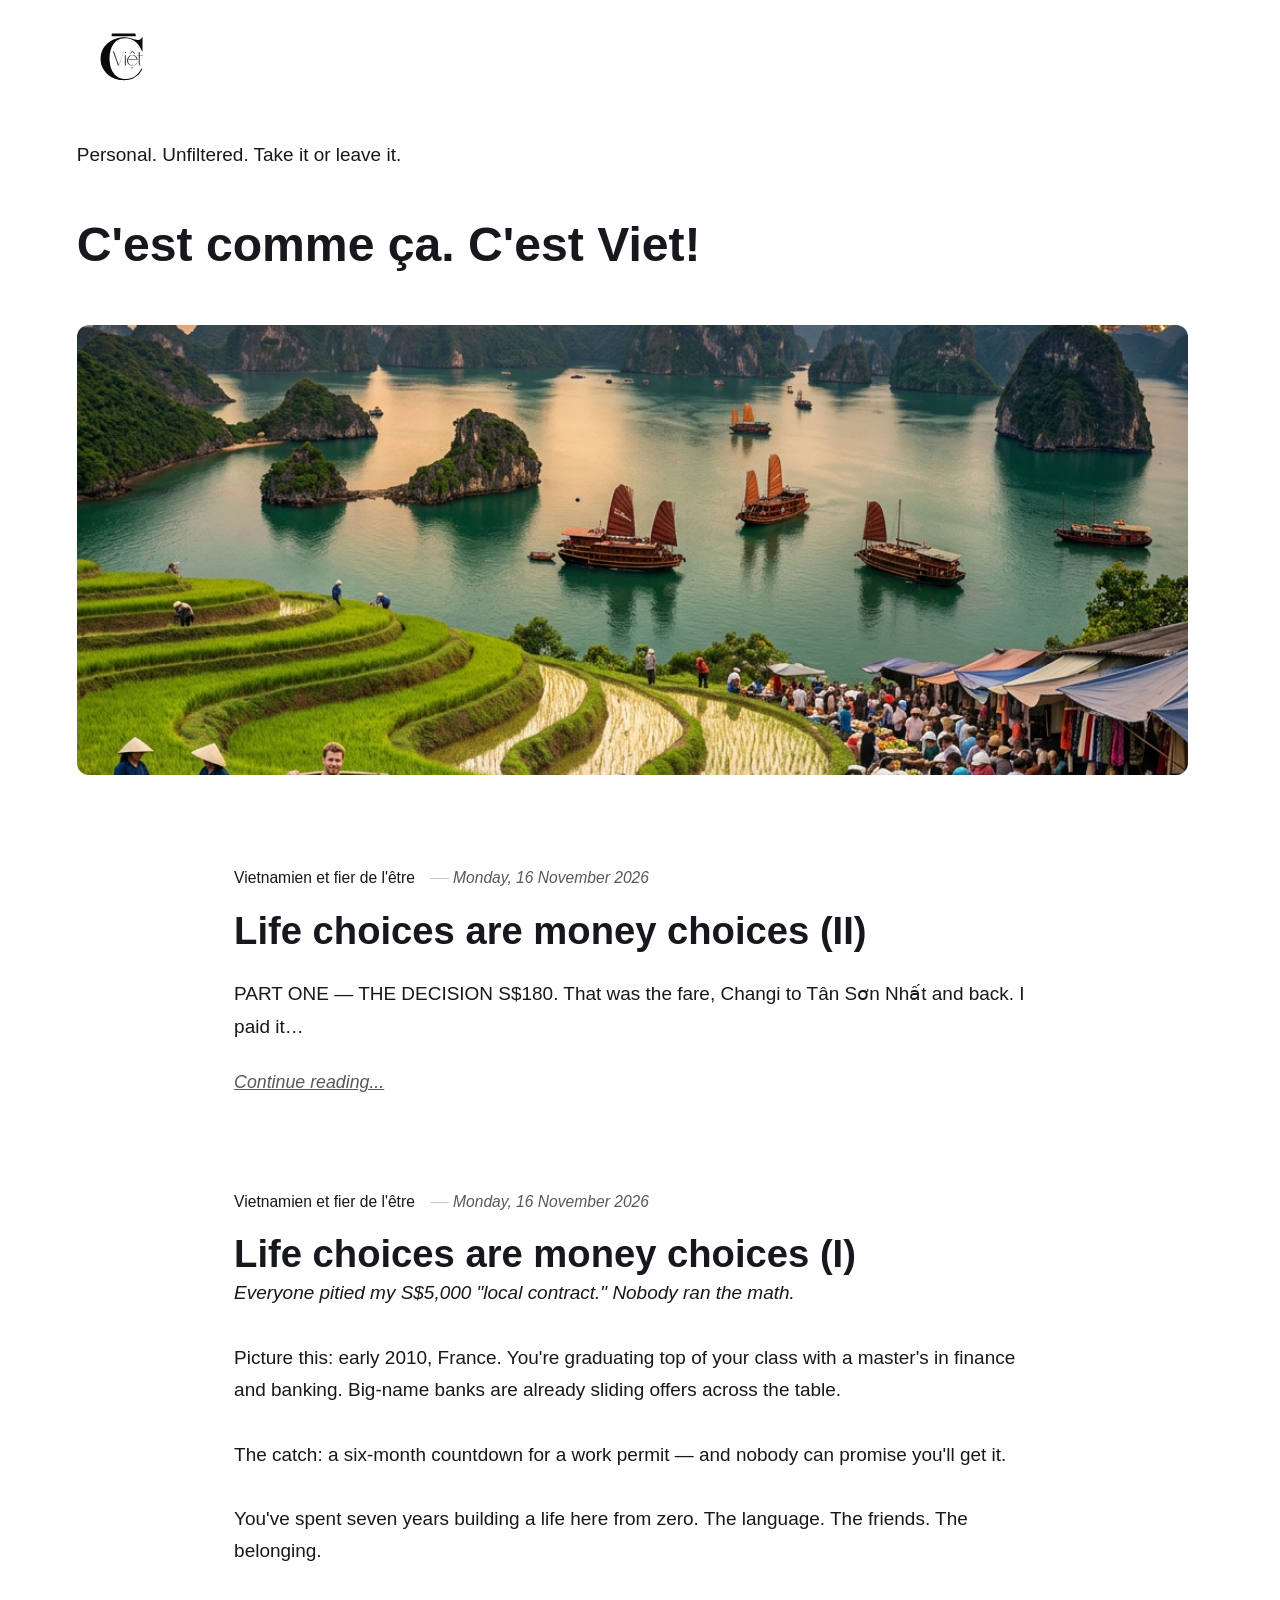
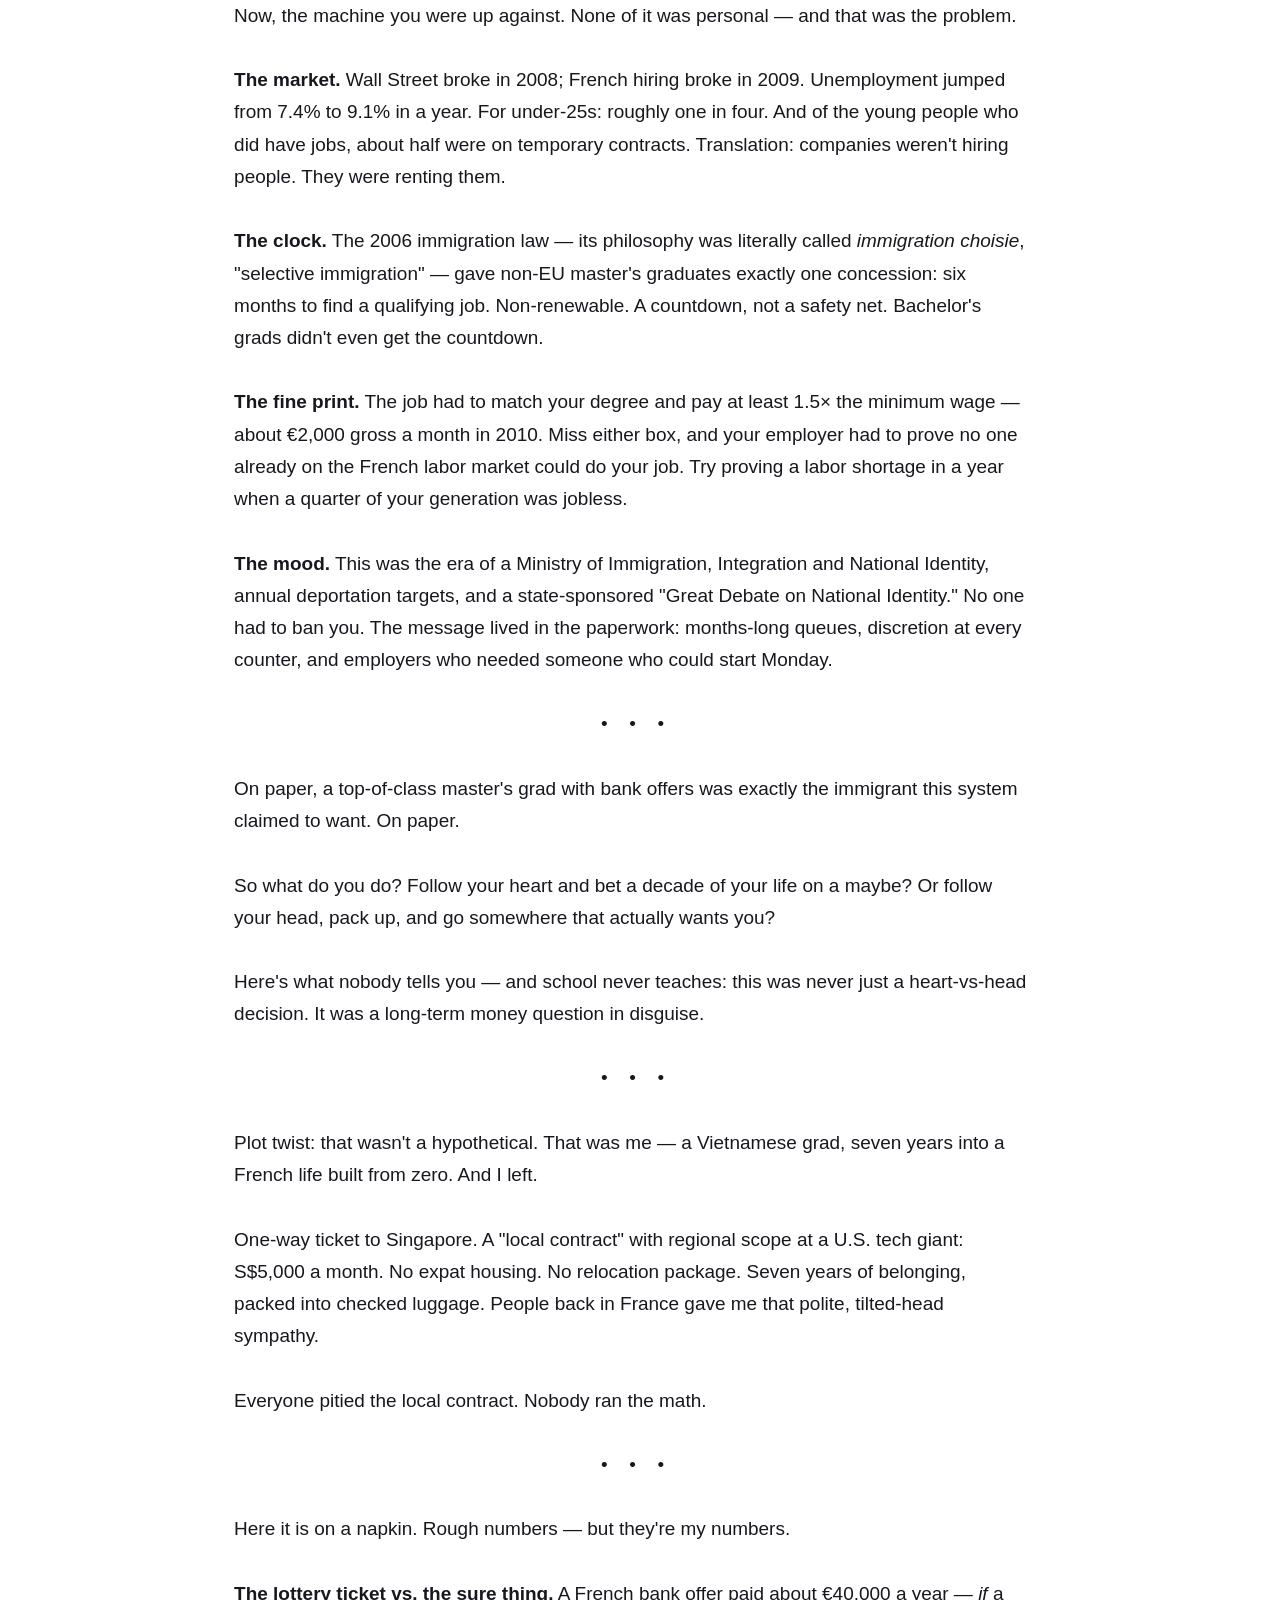
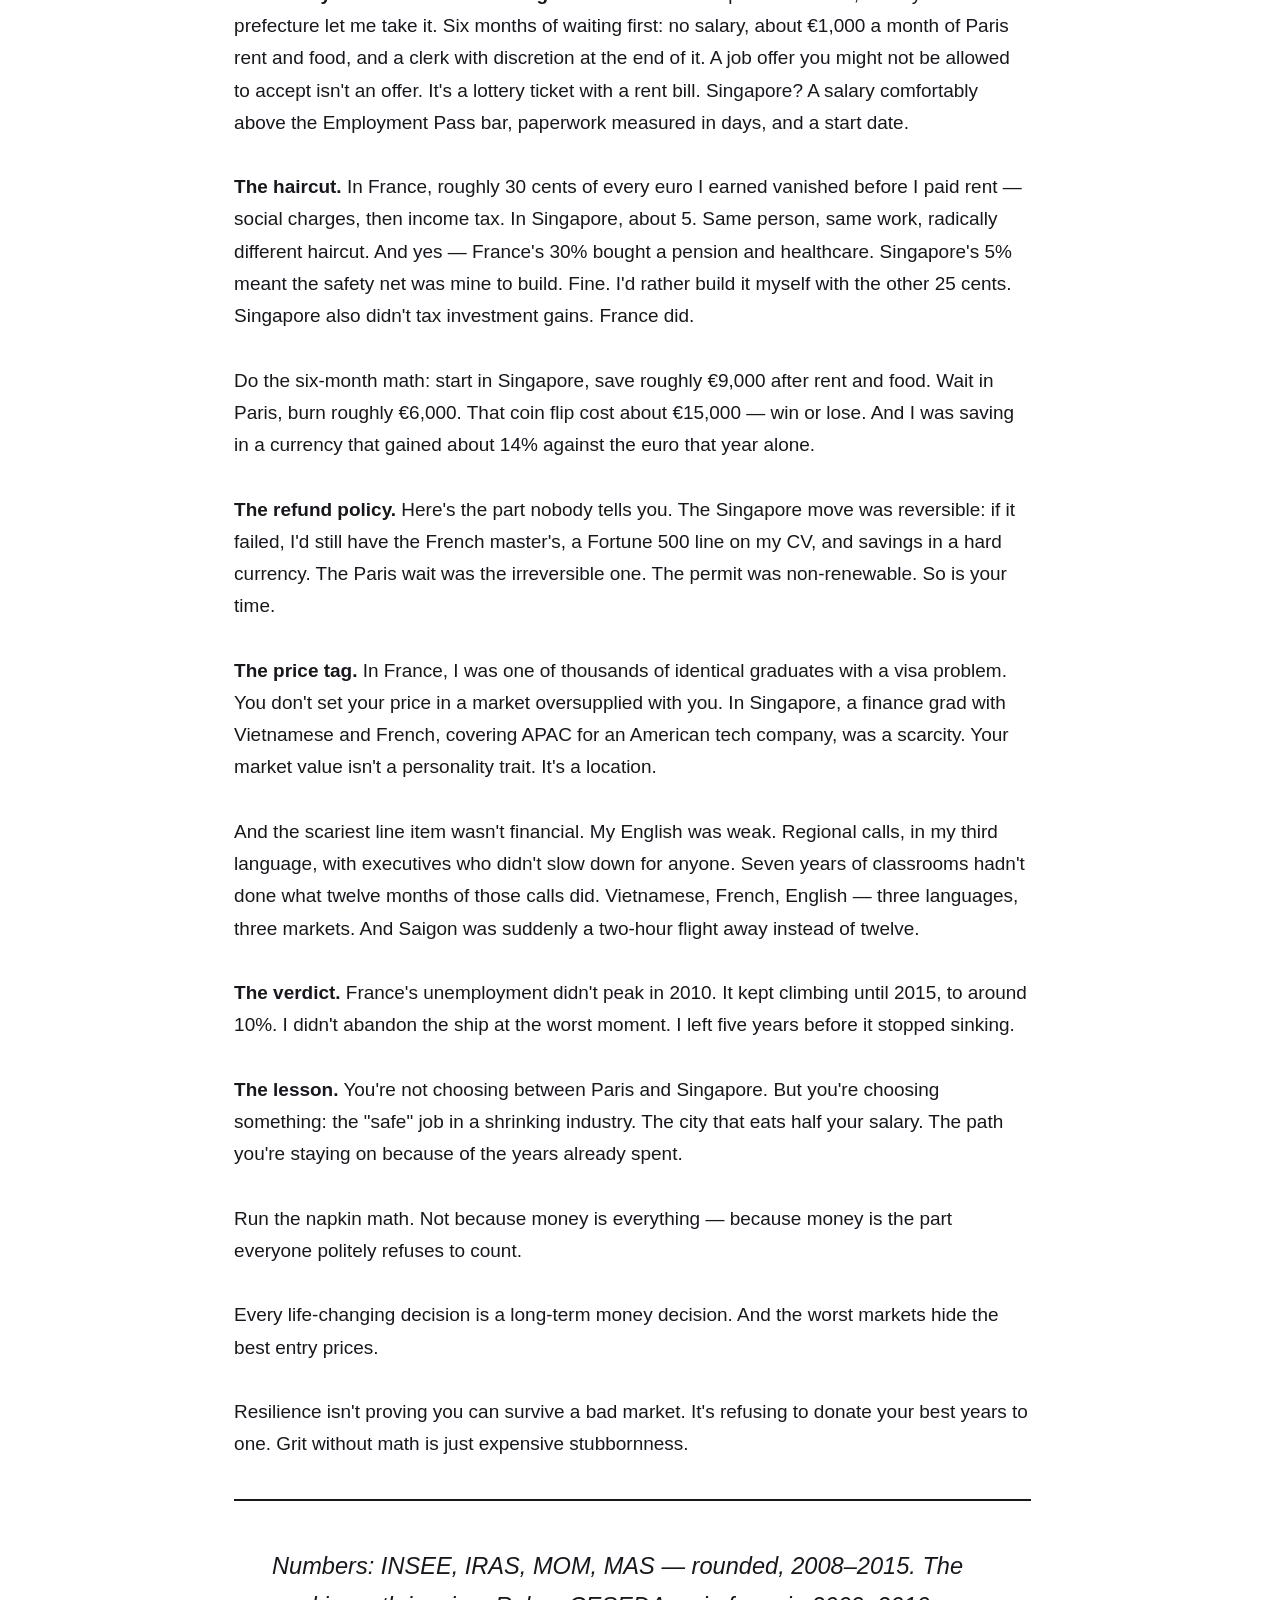
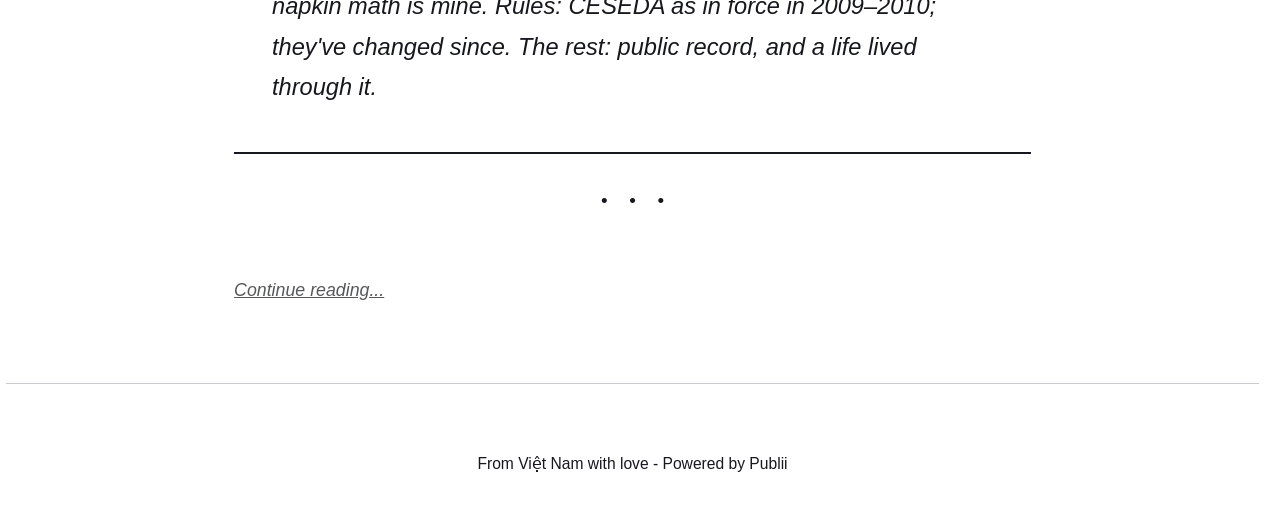
==== commit 3fb1d0e9: "Updated from Publii" ====
--- a/index.html
+++ b/index.html
@@ -15,7 +15,7 @@
 						mask-image: url("data:image/svg+xml;utf8,<svg viewBox='0 0 24 24' fill='none' stroke='%23000000' stroke-width='2' stroke-linecap='round' stroke-linejoin='round' xmlns='http://www.w3.org/2000/svg'><path stroke='none' d='M0 0h24v24H0z' fill='none'/><path d='M9 12h12' /><path d='M17 16l4 -4l-4 -4' /><path d='M12 3a9 9 0 1 0 0 18' /></svg>");
 						mask-repeat: no-repeat;
 						mask-size: contain;
-					}</style></head><body class="home-template"><header class="top js-header"><a class="logo" href="https://cestviet.github.io/cestviet/"><img src="https://cestviet.github.io/cestviet/media/website/a-minimalist-flat-logo-featuring-a-sleek-stylize.svg" alt="C&#x27;est Việt" width="1024" height="1024"></a></header><main><div class="hero"><header class="hero__content"><div class="wrapper"><p>Personal. Unfiltered. Take it or leave it.</p><h1>C'est comme ça. C'est Viet!</h1></div></header><figure class="hero__image"><div class="hero__image-wrapper"><img src="https://cestviet.github.io/cestviet/media/website/95981e9f-2e66-4109-8c8f-12c99b5cce5e.png" srcset="https://cestviet.github.io/cestviet/media/website/responsive/95981e9f-2e66-4109-8c8f-12c99b5cce5e-xs.png 640w, https://cestviet.github.io/cestviet/media/website/responsive/95981e9f-2e66-4109-8c8f-12c99b5cce5e-sm.png 768w, https://cestviet.github.io/cestviet/media/website/responsive/95981e9f-2e66-4109-8c8f-12c99b5cce5e-md.png 1024w, https://cestviet.github.io/cestviet/media/website/responsive/95981e9f-2e66-4109-8c8f-12c99b5cce5e-lg.png 1366w, https://cestviet.github.io/cestviet/media/website/responsive/95981e9f-2e66-4109-8c8f-12c99b5cce5e-xl.png 1600w, https://cestviet.github.io/cestviet/media/website/responsive/95981e9f-2e66-4109-8c8f-12c99b5cce5e-2xl.png 1920w" sizes="88vw" loading="eager" width="1024" height="1024" alt=""></div></figure></div><div class="wrapper feed"><article class="feed__item feed__item--centered"><div class="feed__content"><header><div class="feed__meta"><a href="https://cestviet.github.io/cestviet/authors/vietnamien-et-fier-de-letre/" class="feed__author">Vietnamien et fier de l&#x27;être</a> <time datetime="2026-11-15T16:29" class="feed__date">Sunday, 15 November 2026</time></div><h2 class="feed__title"><a href="https://cestviet.github.io/cestviet/life-choices-are-money-choices/">Life choices are money choices</a></h2></header><div class="qwen-markdown-paragraph" dir="ltr"><div class="qwen-markdown-paragraph" dir="ltr"><div dir="ltr"><div class="qwen-markdown-paragraph" dir="ltr"><em class="qwen-markdown-em" dir="ltr"><span class="qwen-markdown-text"><span class="qwen-markdown-text-node" data-spm-anchor-id="a2ty_o01.29997173.0.i35.275fc921t02MQs">Everyone pitied my S$5,000 "local contract." Nobody ran the math.</span></span></em></div><div class="qwen-markdown-space"> </div><div class="qwen-markdown-paragraph" dir="ltr"><span class="qwen-markdown-text"><span class="qwen-markdown-text-node">Picture this: early 2010, France. You're graduating top of your class with a master's in finance and banking. Big-name banks are already sliding offers across the table.</span></span></div><div class="qwen-markdown-space"> </div><div class="qwen-markdown-paragraph" dir="ltr"><span class="qwen-markdown-text"><span class="qwen-markdown-text-node">The catch: a six-month countdown for a work permit — and nobody can promise you'll get it.</span></span></div><div class="qwen-markdown-space"> </div><div class="qwen-markdown-paragraph" dir="ltr"><span class="qwen-markdown-text"><span class="qwen-markdown-text-node">You've spent seven years building a life here from zero. The language. The friends. The belonging.</span></span></div><div class="qwen-markdown-space"> </div><div class="qwen-markdown-paragraph" dir="ltr"><span class="qwen-markdown-text"><span class="qwen-markdown-text-node">Now, the machine you were up against. None of it was personal — and that was the problem.</span></span></div><div class="qwen-markdown-space"> </div><div class="qwen-markdown-paragraph" dir="ltr"><strong class="qwen-markdown-strong" dir="ltr"><span class="qwen-markdown-text"><span class="qwen-markdown-text-node">The market.</span></span></strong><span class="qwen-markdown-text"><span class="qwen-markdown-text-node"> Wall Street broke in 2008; French hiring broke in 2009. Unemployment jumped from 7.4% to 9.1% in a year. For under-25s: roughly one in four. And of the young people who did have jobs, about half were on temporary contracts. Translation: companies weren't hiring people. They were renting them.</span></span></div><div class="qwen-markdown-space"> </div><div class="qwen-markdown-paragraph" dir="ltr"><strong class="qwen-markdown-strong" dir="ltr"><span class="qwen-markdown-text"><span class="qwen-markdown-text-node">The clock.</span></span></strong><span class="qwen-markdown-text"><span class="qwen-markdown-text-node"> The 2006 immigration law — its philosophy was literally called </span></span><em class="qwen-markdown-em" dir="ltr"><span class="qwen-markdown-text"><span class="qwen-markdown-text-node">immigration choisie</span></span></em><span class="qwen-markdown-text"><span class="qwen-markdown-text-node">, "selective immigration" — gave non-EU master's graduates exactly one concession: six months to find a qualifying job. Non-renewable. A countdown, not a safety net. Bachelor's grads didn't even get the countdown.</span></span></div><div class="qwen-markdown-space"> </div><div class="qwen-markdown-paragraph" dir="ltr"><strong class="qwen-markdown-strong" dir="ltr"><span class="qwen-markdown-text"><span class="qwen-markdown-text-node">The fine print.</span></span></strong><span class="qwen-markdown-text"><span class="qwen-markdown-text-node"> The job had to match your degree and pay at least 1.5× the minimum wage — about €2,000 gross a month in 2010. Miss either box, and your employer had to prove no one already on the French labor market could do your job. Try proving a labor shortage in a year when a quarter of your generation was jobless.</span></span></div><div class="qwen-markdown-space"> </div><div class="qwen-markdown-paragraph" dir="ltr" data-spm-anchor-id="a2ty_o01.29997173.0.i37.275fc921t02MQs"><strong class="qwen-markdown-strong" dir="ltr"><span class="qwen-markdown-text"><span class="qwen-markdown-text-node">The mood.</span></span></strong><span class="qwen-markdown-text"><span class="qwen-markdown-text-node"> This was the era of a Ministry of Immigration, Integration and National Identity, annual deportation targets, and a state-sponsored "Great Debate on National Identity." No one had to ban you. The message lived in the paperwork: months-long queues, discretion at every counter, and employers who needed someone who could start Monday.</span></span></div></div><div dir="ltr"><hr></div><div class="qwen-markdown-paragraph" dir="ltr"><div class="qwen-markdown-paragraph" dir="ltr"><span class="qwen-markdown-text"><span class="qwen-markdown-text-node">On paper, a top-of-class master's grad with bank offers was exactly the immigrant this system claimed to want. On paper.</span></span></div><div class="qwen-markdown-space"> </div><div class="qwen-markdown-paragraph" dir="ltr"><span class="qwen-markdown-text"><span class="qwen-markdown-text-node">So what do you do? Follow your heart and bet a decade of your life on a maybe? Or follow your head, pack up, and go somewhere that actually wants you?</span></span></div><div class="qwen-markdown-space"> </div><div class="qwen-markdown-paragraph" dir="ltr" data-spm-anchor-id="a2ty_o01.29997173.0.i38.275fc921t02MQs"><span class="qwen-markdown-text"><span class="qwen-markdown-text-node">Here's what nobody tells you — and school never teaches: this was never just a heart-vs-head decision. It was a long-term money question in disguise.</span></span></div></div><div class="qwen-markdown-space"><hr></div><div class="qwen-markdown-paragraph" dir="ltr"><div class="qwen-markdown-paragraph" dir="ltr"><span class="qwen-markdown-text"><span class="qwen-markdown-text-node">Plot twist: that wasn't a hypothetical. That was me — a Vietnamese grad, seven years into a French life built from zero. And I left.</span></span></div><div class="qwen-markdown-space"> </div><div class="qwen-markdown-paragraph" dir="ltr"><span class="qwen-markdown-text"><span class="qwen-markdown-text-node">One-way ticket to Singapore. A "local contract" with regional scope at a U.S. tech giant: S$5,000 a month. No expat housing. No relocation package. Seven years of belonging, packed into checked luggage. People back in France gave me that polite, tilted-head sympathy.</span></span></div><div class="qwen-markdown-space"> </div><div class="qwen-markdown-paragraph" dir="ltr" data-spm-anchor-id="a2ty_o01.29997173.0.i39.275fc921t02MQs"><span class="qwen-markdown-text"><span class="qwen-markdown-text-node">Everyone pitied the local contract. Nobody ran the math.</span></span></div></div><div class="qwen-markdown-space"><hr></div><div class="qwen-markdown-paragraph" dir="ltr"><div class="qwen-markdown-paragraph" dir="ltr"><span class="qwen-markdown-text"><span class="qwen-markdown-text-node" data-spm-anchor-id="a2ty_o01.29997173.0.i40.275fc921t02MQs">Here it is on a napkin. Rough numbers — but they're my numbers.</span></span></div><div class="qwen-markdown-space"> </div><div class="qwen-markdown-paragraph" dir="ltr"><strong class="qwen-markdown-strong" dir="ltr"><span class="qwen-markdown-text"><span class="qwen-markdown-text-node">The lottery ticket vs. the sure thing.</span></span></strong><span class="qwen-markdown-text"><span class="qwen-markdown-text-node"> A French bank offer paid about €40,000 a year — </span></span><em class="qwen-markdown-em" dir="ltr"><span class="qwen-markdown-text"><span class="qwen-markdown-text-node">if</span></span></em><span class="qwen-markdown-text"><span class="qwen-markdown-text-node"> a prefecture let me take it. Six months of waiting first: no salary, about €1,000 a month of Paris rent and food, and a clerk with discretion at the end of it. A job offer you might not be allowed to accept isn't an offer. It's a lottery ticket with a rent bill. Singapore? A salary comfortably above the Employment Pass bar, paperwork measured in days, and a start date.</span></span></div><div class="qwen-markdown-space"> </div><div class="qwen-markdown-paragraph" dir="ltr"><strong class="qwen-markdown-strong" dir="ltr"><span class="qwen-markdown-text"><span class="qwen-markdown-text-node">The haircut.</span></span></strong><span class="qwen-markdown-text"><span class="qwen-markdown-text-node"> In France, roughly 30 cents of every euro I earned vanished before I paid rent — social charges, then income tax. In Singapore, about 5. Same person, same work, radically different haircut. And yes — France's 30% bought a pension and healthcare. Singapore's 5% meant the safety net was mine to build. Fine. I'd rather build it myself with the other 25 cents. Singapore also didn't tax investment gains. France did.</span></span></div><div class="qwen-markdown-space"> </div><div class="qwen-markdown-paragraph" dir="ltr"><span class="qwen-markdown-text"><span class="qwen-markdown-text-node">Do the six-month math: start in Singapore, save roughly €9,000 after rent and food. Wait in Paris, burn roughly €6,000. That coin flip cost about €15,000 — win or lose. And I was saving in a currency that gained about 14% against the euro that year alone.</span></span></div><div class="qwen-markdown-space"> </div><div class="qwen-markdown-paragraph" dir="ltr"><strong class="qwen-markdown-strong" dir="ltr"><span class="qwen-markdown-text"><span class="qwen-markdown-text-node">The refund policy.</span></span></strong><span class="qwen-markdown-text"><span class="qwen-markdown-text-node"> Here's the part nobody tells you. The Singapore move was reversible: if it failed, I'd still have the French master's, a Fortune 500 line on my CV, and savings in a hard currency. The Paris wait was the irreversible one. The permit was non-renewable. So is your time.</span></span></div><div class="qwen-markdown-space"> </div><div class="qwen-markdown-paragraph" dir="ltr"><strong class="qwen-markdown-strong" dir="ltr"><span class="qwen-markdown-text"><span class="qwen-markdown-text-node">The price tag.</span></span></strong><span class="qwen-markdown-text"><span class="qwen-markdown-text-node"> In France, I was one of thousands of identical graduates with a visa problem. You don't set your price in a market oversupplied with you. In Singapore, a finance grad with Vietnamese and French, covering APAC for an American tech company, was a scarcity. Your market value isn't a personality trait. It's a location.</span></span></div><div class="qwen-markdown-space"> </div><div class="qwen-markdown-paragraph" dir="ltr"><span class="qwen-markdown-text"><span class="qwen-markdown-text-node">And the scariest line item wasn't financial. My English was weak. Regional calls, in my third language, with executives who didn't slow down for anyone. Seven years of classrooms hadn't done what twelve months of those calls did. Vietnamese, French, English — three languages, three markets. And Saigon was suddenly a two-hour flight away instead of twelve.</span></span></div><div class="qwen-markdown-space"> </div><div class="qwen-markdown-paragraph" dir="ltr"><strong class="qwen-markdown-strong" dir="ltr"><span class="qwen-markdown-text"><span class="qwen-markdown-text-node">The verdict.</span></span></strong><span class="qwen-markdown-text"><span class="qwen-markdown-text-node"> France's unemployment didn't peak in 2010. It kept climbing until 2015, to around 10%. I didn't abandon the ship at the worst moment. I left five years before it stopped sinking.</span></span></div><div class="qwen-markdown-space"> </div><div class="qwen-markdown-paragraph" dir="ltr"><strong class="qwen-markdown-strong" dir="ltr"><span class="qwen-markdown-text"><span class="qwen-markdown-text-node">The lesson.</span></span></strong><span class="qwen-markdown-text"><span class="qwen-markdown-text-node"> You're not choosing between Paris and Singapore. But you're choosing something: the "safe" job in a shrinking industry. The city that eats half your salary. The path you're staying on because of the years already spent.</span></span></div><div class="qwen-markdown-space"> </div><div class="qwen-markdown-paragraph" dir="ltr"><span class="qwen-markdown-text"><span class="qwen-markdown-text-node">Run the napkin math. Not because money is everything — because money is the part everyone politely refuses to count.</span></span></div><div class="qwen-markdown-space"> </div><div class="qwen-markdown-paragraph" dir="ltr"><span class="qwen-markdown-text"><span class="qwen-markdown-text-node">Every life-changing decision is a long-term money decision. And the worst markets hide the best entry prices.</span></span></div><div class="qwen-markdown-space"> </div><div class="qwen-markdown-paragraph" dir="ltr" data-spm-anchor-id="a2ty_o01.29997173.0.i36.275fc921t02MQs"><span class="qwen-markdown-text"><span class="qwen-markdown-text-node">Resilience isn't proving you can survive a bad market. It's refusing to donate your best years to one. Grit without math is just expensive stubbornness.</span></span></div></div><blockquote><div dir="ltr" data-spm-anchor-id="a2ty_o01.29997173.0.i73.275fc921VzYutZ"><em class="qwen-markdown-em" dir="ltr"><span class="qwen-markdown-text"><span class="qwen-markdown-text-node">Numbers: INSEE, IRAS, MOM, MAS — rounded, 2008–2015. The napkin math is mine. Rules: CESEDA as in force in 2009–2010; they've changed since. The rest: public record, and a life lived through it.</span></span></em></div></blockquote><div dir="ltr" data-spm-anchor-id="a2ty_o01.29997173.0.i73.275fc921VzYutZ"><hr></div><div dir="ltr" data-spm-anchor-id="a2ty_o01.29997173.0.i73.275fc921VzYutZ"><a href="https://cestviet.github.io/cestviet/life-choices-are-money-choices/" class="readmore feed__readmore">Continue reading...</a></div></div></div></div></article></div></main><footer class="footer"><div class="wrapper"><div class="footer__copyright"><p>From Việt Nam with love - Powered by Publii</p></div><button id="backToTop" class="footer__bttop" aria-label="Back to top" title="Back to top"><svg width="20" height="20"><use xlink:href="https://cestviet.github.io/cestviet/assets/svg/svg-map.svg#toparrow"/></svg></button></div></footer><script defer="defer" src="https://cestviet.github.io/cestviet/assets/js/scripts.min.js?v&#x3D;548663b90e1600fd2c2dd54433d04b71"></script><script>window.publiiThemeMenuConfig={mobileMenuMode:'sidebar',animationSpeed:300,submenuWidth: 'auto',doubleClickTime:500,mobileMenuExpandableSubmenus:true,relatedContainerForOverlayMenuSelector:'.top'};</script><script>var images = document.querySelectorAll('img[loading]');
+					}</style></head><body class="home-template"><header class="top js-header"><a class="logo" href="https://cestviet.github.io/cestviet/"><img src="https://cestviet.github.io/cestviet/media/website/a-minimalist-flat-logo-featuring-a-sleek-stylize.svg" alt="C&#x27;est Việt" width="1024" height="1024"></a></header><main><div class="hero"><header class="hero__content"><div class="wrapper"><p>Personal. Unfiltered. Take it or leave it.</p><h1>C'est comme ça. C'est Viet!</h1></div></header><figure class="hero__image"><div class="hero__image-wrapper"><img src="https://cestviet.github.io/cestviet/media/website/95981e9f-2e66-4109-8c8f-12c99b5cce5e.png" srcset="https://cestviet.github.io/cestviet/media/website/responsive/95981e9f-2e66-4109-8c8f-12c99b5cce5e-xs.png 640w, https://cestviet.github.io/cestviet/media/website/responsive/95981e9f-2e66-4109-8c8f-12c99b5cce5e-sm.png 768w, https://cestviet.github.io/cestviet/media/website/responsive/95981e9f-2e66-4109-8c8f-12c99b5cce5e-md.png 1024w, https://cestviet.github.io/cestviet/media/website/responsive/95981e9f-2e66-4109-8c8f-12c99b5cce5e-lg.png 1366w, https://cestviet.github.io/cestviet/media/website/responsive/95981e9f-2e66-4109-8c8f-12c99b5cce5e-xl.png 1600w, https://cestviet.github.io/cestviet/media/website/responsive/95981e9f-2e66-4109-8c8f-12c99b5cce5e-2xl.png 1920w" sizes="88vw" loading="eager" width="1024" height="1024" alt=""></div></figure></div><div class="wrapper feed"><article class="feed__item feed__item--centered"><div class="feed__content"><header><div class="feed__meta"><a href="https://cestviet.github.io/cestviet/authors/vietnamien-et-fier-de-letre/" class="feed__author">Vietnamien et fier de l&#x27;être</a> <time datetime="2026-11-16T09:58" class="feed__date">Monday, 16 November 2026</time></div><h2 class="feed__title"><a href="https://cestviet.github.io/cestviet/returning-to-vietnam-a-financial-audit/">Life choices are money choices (II)</a></h2></header><p>PART ONE — THE DECISION S$180. That was the fare, Changi to Tân Sơn Nhất and back. I paid it&hellip;</p><a href="https://cestviet.github.io/cestviet/returning-to-vietnam-a-financial-audit/" class="readmore feed__readmore">Continue reading...</a></div></article><article class="feed__item feed__item--centered"><div class="feed__content"><header><div class="feed__meta"><a href="https://cestviet.github.io/cestviet/authors/vietnamien-et-fier-de-letre/" class="feed__author">Vietnamien et fier de l&#x27;être</a> <time datetime="2026-11-16T09:38" class="feed__date">Monday, 16 November 2026</time></div><h2 class="feed__title"><a href="https://cestviet.github.io/cestviet/life-choices-are-money-choices/">Life choices are money choices (I)</a></h2></header><div class="qwen-markdown-paragraph" dir="ltr"><div class="qwen-markdown-paragraph" dir="ltr"><div dir="ltr"><div class="qwen-markdown-paragraph" dir="ltr"><em class="qwen-markdown-em" dir="ltr"><span class="qwen-markdown-text"><span class="qwen-markdown-text-node" data-spm-anchor-id="a2ty_o01.29997173.0.i35.275fc921t02MQs">Everyone pitied my S$5,000 "local contract." Nobody ran the math.</span></span></em></div><div class="qwen-markdown-space"> </div><div class="qwen-markdown-paragraph" dir="ltr"><span class="qwen-markdown-text"><span class="qwen-markdown-text-node">Picture this: early 2010, France. You're graduating top of your class with a master's in finance and banking. Big-name banks are already sliding offers across the table.</span></span></div><div class="qwen-markdown-space"> </div><div class="qwen-markdown-paragraph" dir="ltr"><span class="qwen-markdown-text"><span class="qwen-markdown-text-node">The catch: a six-month countdown for a work permit — and nobody can promise you'll get it.</span></span></div><div class="qwen-markdown-space"> </div><div class="qwen-markdown-paragraph" dir="ltr"><span class="qwen-markdown-text"><span class="qwen-markdown-text-node">You've spent seven years building a life here from zero. The language. The friends. The belonging.</span></span></div><div class="qwen-markdown-space"> </div><div class="qwen-markdown-paragraph" dir="ltr"><span class="qwen-markdown-text"><span class="qwen-markdown-text-node">Now, the machine you were up against. None of it was personal — and that was the problem.</span></span></div><div class="qwen-markdown-space"> </div><div class="qwen-markdown-paragraph" dir="ltr"><strong class="qwen-markdown-strong" dir="ltr"><span class="qwen-markdown-text"><span class="qwen-markdown-text-node">The market.</span></span></strong><span class="qwen-markdown-text"><span class="qwen-markdown-text-node"> Wall Street broke in 2008; French hiring broke in 2009. Unemployment jumped from 7.4% to 9.1% in a year. For under-25s: roughly one in four. And of the young people who did have jobs, about half were on temporary contracts. Translation: companies weren't hiring people. They were renting them.</span></span></div><div class="qwen-markdown-space"> </div><div class="qwen-markdown-paragraph" dir="ltr"><strong class="qwen-markdown-strong" dir="ltr"><span class="qwen-markdown-text"><span class="qwen-markdown-text-node">The clock.</span></span></strong><span class="qwen-markdown-text"><span class="qwen-markdown-text-node"> The 2006 immigration law — its philosophy was literally called </span></span><em class="qwen-markdown-em" dir="ltr"><span class="qwen-markdown-text"><span class="qwen-markdown-text-node">immigration choisie</span></span></em><span class="qwen-markdown-text"><span class="qwen-markdown-text-node">, "selective immigration" — gave non-EU master's graduates exactly one concession: six months to find a qualifying job. Non-renewable. A countdown, not a safety net. Bachelor's grads didn't even get the countdown.</span></span></div><div class="qwen-markdown-space"> </div><div class="qwen-markdown-paragraph" dir="ltr"><strong class="qwen-markdown-strong" dir="ltr"><span class="qwen-markdown-text"><span class="qwen-markdown-text-node">The fine print.</span></span></strong><span class="qwen-markdown-text"><span class="qwen-markdown-text-node"> The job had to match your degree and pay at least 1.5× the minimum wage — about €2,000 gross a month in 2010. Miss either box, and your employer had to prove no one already on the French labor market could do your job. Try proving a labor shortage in a year when a quarter of your generation was jobless.</span></span></div><div class="qwen-markdown-space"> </div><div class="qwen-markdown-paragraph" dir="ltr" data-spm-anchor-id="a2ty_o01.29997173.0.i37.275fc921t02MQs"><strong class="qwen-markdown-strong" dir="ltr"><span class="qwen-markdown-text"><span class="qwen-markdown-text-node">The mood.</span></span></strong><span class="qwen-markdown-text"><span class="qwen-markdown-text-node"> This was the era of a Ministry of Immigration, Integration and National Identity, annual deportation targets, and a state-sponsored "Great Debate on National Identity." No one had to ban you. The message lived in the paperwork: months-long queues, discretion at every counter, and employers who needed someone who could start Monday.</span></span></div></div><div dir="ltr"><hr></div><div class="qwen-markdown-paragraph" dir="ltr"><div class="qwen-markdown-paragraph" dir="ltr"><span class="qwen-markdown-text"><span class="qwen-markdown-text-node">On paper, a top-of-class master's grad with bank offers was exactly the immigrant this system claimed to want. On paper.</span></span></div><div class="qwen-markdown-space"> </div><div class="qwen-markdown-paragraph" dir="ltr"><span class="qwen-markdown-text"><span class="qwen-markdown-text-node">So what do you do? Follow your heart and bet a decade of your life on a maybe? Or follow your head, pack up, and go somewhere that actually wants you?</span></span></div><div class="qwen-markdown-space"> </div><div class="qwen-markdown-paragraph" dir="ltr" data-spm-anchor-id="a2ty_o01.29997173.0.i38.275fc921t02MQs"><span class="qwen-markdown-text"><span class="qwen-markdown-text-node">Here's what nobody tells you — and school never teaches: this was never just a heart-vs-head decision. It was a long-term money question in disguise.</span></span></div></div><div class="qwen-markdown-space"><hr></div><div class="qwen-markdown-paragraph" dir="ltr"><div class="qwen-markdown-paragraph" dir="ltr"><span class="qwen-markdown-text"><span class="qwen-markdown-text-node">Plot twist: that wasn't a hypothetical. That was me — a Vietnamese grad, seven years into a French life built from zero. And I left.</span></span></div><div class="qwen-markdown-space"> </div><div class="qwen-markdown-paragraph" dir="ltr"><span class="qwen-markdown-text"><span class="qwen-markdown-text-node">One-way ticket to Singapore. A "local contract" with regional scope at a U.S. tech giant: S$5,000 a month. No expat housing. No relocation package. Seven years of belonging, packed into checked luggage. People back in France gave me that polite, tilted-head sympathy.</span></span></div><div class="qwen-markdown-space"> </div><div class="qwen-markdown-paragraph" dir="ltr" data-spm-anchor-id="a2ty_o01.29997173.0.i39.275fc921t02MQs"><span class="qwen-markdown-text"><span class="qwen-markdown-text-node">Everyone pitied the local contract. Nobody ran the math.</span></span></div></div><div class="qwen-markdown-space"><hr></div><div class="qwen-markdown-paragraph" dir="ltr"><div class="qwen-markdown-paragraph" dir="ltr"><span class="qwen-markdown-text"><span class="qwen-markdown-text-node" data-spm-anchor-id="a2ty_o01.29997173.0.i40.275fc921t02MQs">Here it is on a napkin. Rough numbers — but they're my numbers.</span></span></div><div class="qwen-markdown-space"> </div><div class="qwen-markdown-paragraph" dir="ltr"><strong class="qwen-markdown-strong" dir="ltr"><span class="qwen-markdown-text"><span class="qwen-markdown-text-node">The lottery ticket vs. the sure thing.</span></span></strong><span class="qwen-markdown-text"><span class="qwen-markdown-text-node"> A French bank offer paid about €40,000 a year — </span></span><em class="qwen-markdown-em" dir="ltr"><span class="qwen-markdown-text"><span class="qwen-markdown-text-node">if</span></span></em><span class="qwen-markdown-text"><span class="qwen-markdown-text-node"> a prefecture let me take it. Six months of waiting first: no salary, about €1,000 a month of Paris rent and food, and a clerk with discretion at the end of it. A job offer you might not be allowed to accept isn't an offer. It's a lottery ticket with a rent bill. Singapore? A salary comfortably above the Employment Pass bar, paperwork measured in days, and a start date.</span></span></div><div class="qwen-markdown-space"> </div><div class="qwen-markdown-paragraph" dir="ltr"><strong class="qwen-markdown-strong" dir="ltr"><span class="qwen-markdown-text"><span class="qwen-markdown-text-node">The haircut.</span></span></strong><span class="qwen-markdown-text"><span class="qwen-markdown-text-node"> In France, roughly 30 cents of every euro I earned vanished before I paid rent — social charges, then income tax. In Singapore, about 5. Same person, same work, radically different haircut. And yes — France's 30% bought a pension and healthcare. Singapore's 5% meant the safety net was mine to build. Fine. I'd rather build it myself with the other 25 cents. Singapore also didn't tax investment gains. France did.</span></span></div><div class="qwen-markdown-space"> </div><div class="qwen-markdown-paragraph" dir="ltr"><span class="qwen-markdown-text"><span class="qwen-markdown-text-node">Do the six-month math: start in Singapore, save roughly €9,000 after rent and food. Wait in Paris, burn roughly €6,000. That coin flip cost about €15,000 — win or lose. And I was saving in a currency that gained about 14% against the euro that year alone.</span></span></div><div class="qwen-markdown-space"> </div><div class="qwen-markdown-paragraph" dir="ltr"><strong class="qwen-markdown-strong" dir="ltr"><span class="qwen-markdown-text"><span class="qwen-markdown-text-node">The refund policy.</span></span></strong><span class="qwen-markdown-text"><span class="qwen-markdown-text-node"> Here's the part nobody tells you. The Singapore move was reversible: if it failed, I'd still have the French master's, a Fortune 500 line on my CV, and savings in a hard currency. The Paris wait was the irreversible one. The permit was non-renewable. So is your time.</span></span></div><div class="qwen-markdown-space"> </div><div class="qwen-markdown-paragraph" dir="ltr"><strong class="qwen-markdown-strong" dir="ltr"><span class="qwen-markdown-text"><span class="qwen-markdown-text-node">The price tag.</span></span></strong><span class="qwen-markdown-text"><span class="qwen-markdown-text-node"> In France, I was one of thousands of identical graduates with a visa problem. You don't set your price in a market oversupplied with you. In Singapore, a finance grad with Vietnamese and French, covering APAC for an American tech company, was a scarcity. Your market value isn't a personality trait. It's a location.</span></span></div><div class="qwen-markdown-space"> </div><div class="qwen-markdown-paragraph" dir="ltr"><span class="qwen-markdown-text"><span class="qwen-markdown-text-node">And the scariest line item wasn't financial. My English was weak. Regional calls, in my third language, with executives who didn't slow down for anyone. Seven years of classrooms hadn't done what twelve months of those calls did. Vietnamese, French, English — three languages, three markets. And Saigon was suddenly a two-hour flight away instead of twelve.</span></span></div><div class="qwen-markdown-space"> </div><div class="qwen-markdown-paragraph" dir="ltr"><strong class="qwen-markdown-strong" dir="ltr"><span class="qwen-markdown-text"><span class="qwen-markdown-text-node">The verdict.</span></span></strong><span class="qwen-markdown-text"><span class="qwen-markdown-text-node"> France's unemployment didn't peak in 2010. It kept climbing until 2015, to around 10%. I didn't abandon the ship at the worst moment. I left five years before it stopped sinking.</span></span></div><div class="qwen-markdown-space"> </div><div class="qwen-markdown-paragraph" dir="ltr"><strong class="qwen-markdown-strong" dir="ltr"><span class="qwen-markdown-text"><span class="qwen-markdown-text-node">The lesson.</span></span></strong><span class="qwen-markdown-text"><span class="qwen-markdown-text-node"> You're not choosing between Paris and Singapore. But you're choosing something: the "safe" job in a shrinking industry. The city that eats half your salary. The path you're staying on because of the years already spent.</span></span></div><div class="qwen-markdown-space"> </div><div class="qwen-markdown-paragraph" dir="ltr"><span class="qwen-markdown-text"><span class="qwen-markdown-text-node">Run the napkin math. Not because money is everything — because money is the part everyone politely refuses to count.</span></span></div><div class="qwen-markdown-space"> </div><div class="qwen-markdown-paragraph" dir="ltr"><span class="qwen-markdown-text"><span class="qwen-markdown-text-node">Every life-changing decision is a long-term money decision. And the worst markets hide the best entry prices.</span></span></div><div class="qwen-markdown-space"> </div><div class="qwen-markdown-paragraph" dir="ltr" data-spm-anchor-id="a2ty_o01.29997173.0.i36.275fc921t02MQs"><span class="qwen-markdown-text"><span class="qwen-markdown-text-node">Resilience isn't proving you can survive a bad market. It's refusing to donate your best years to one. Grit without math is just expensive stubbornness.</span></span></div></div><blockquote><div dir="ltr" data-spm-anchor-id="a2ty_o01.29997173.0.i73.275fc921VzYutZ"><em class="qwen-markdown-em" dir="ltr"><span class="qwen-markdown-text"><span class="qwen-markdown-text-node">Numbers: INSEE, IRAS, MOM, MAS — rounded, 2008–2015. The napkin math is mine. Rules: CESEDA as in force in 2009–2010; they've changed since. The rest: public record, and a life lived through it.</span></span></em></div></blockquote><div dir="ltr" data-spm-anchor-id="a2ty_o01.29997173.0.i73.275fc921VzYutZ"><hr></div><div dir="ltr" data-spm-anchor-id="a2ty_o01.29997173.0.i73.275fc921VzYutZ"><a href="https://cestviet.github.io/cestviet/life-choices-are-money-choices/" class="readmore feed__readmore">Continue reading...</a></div></div></div></div></article></div></main><footer class="footer"><div class="wrapper"><div class="footer__copyright"><p>From Việt Nam with love - Powered by Publii</p></div><button id="backToTop" class="footer__bttop" aria-label="Back to top" title="Back to top"><svg width="20" height="20"><use xlink:href="https://cestviet.github.io/cestviet/assets/svg/svg-map.svg#toparrow"/></svg></button></div></footer><script defer="defer" src="https://cestviet.github.io/cestviet/assets/js/scripts.min.js?v&#x3D;548663b90e1600fd2c2dd54433d04b71"></script><script>window.publiiThemeMenuConfig={mobileMenuMode:'sidebar',animationSpeed:300,submenuWidth: 'auto',doubleClickTime:500,mobileMenuExpandableSubmenus:true,relatedContainerForOverlayMenuSelector:'.top'};</script><script>var images = document.querySelectorAll('img[loading]');
         for (var i = 0; i < images.length; i++) {
             if (images[i].complete) {
                 images[i].classList.add('is-loaded');
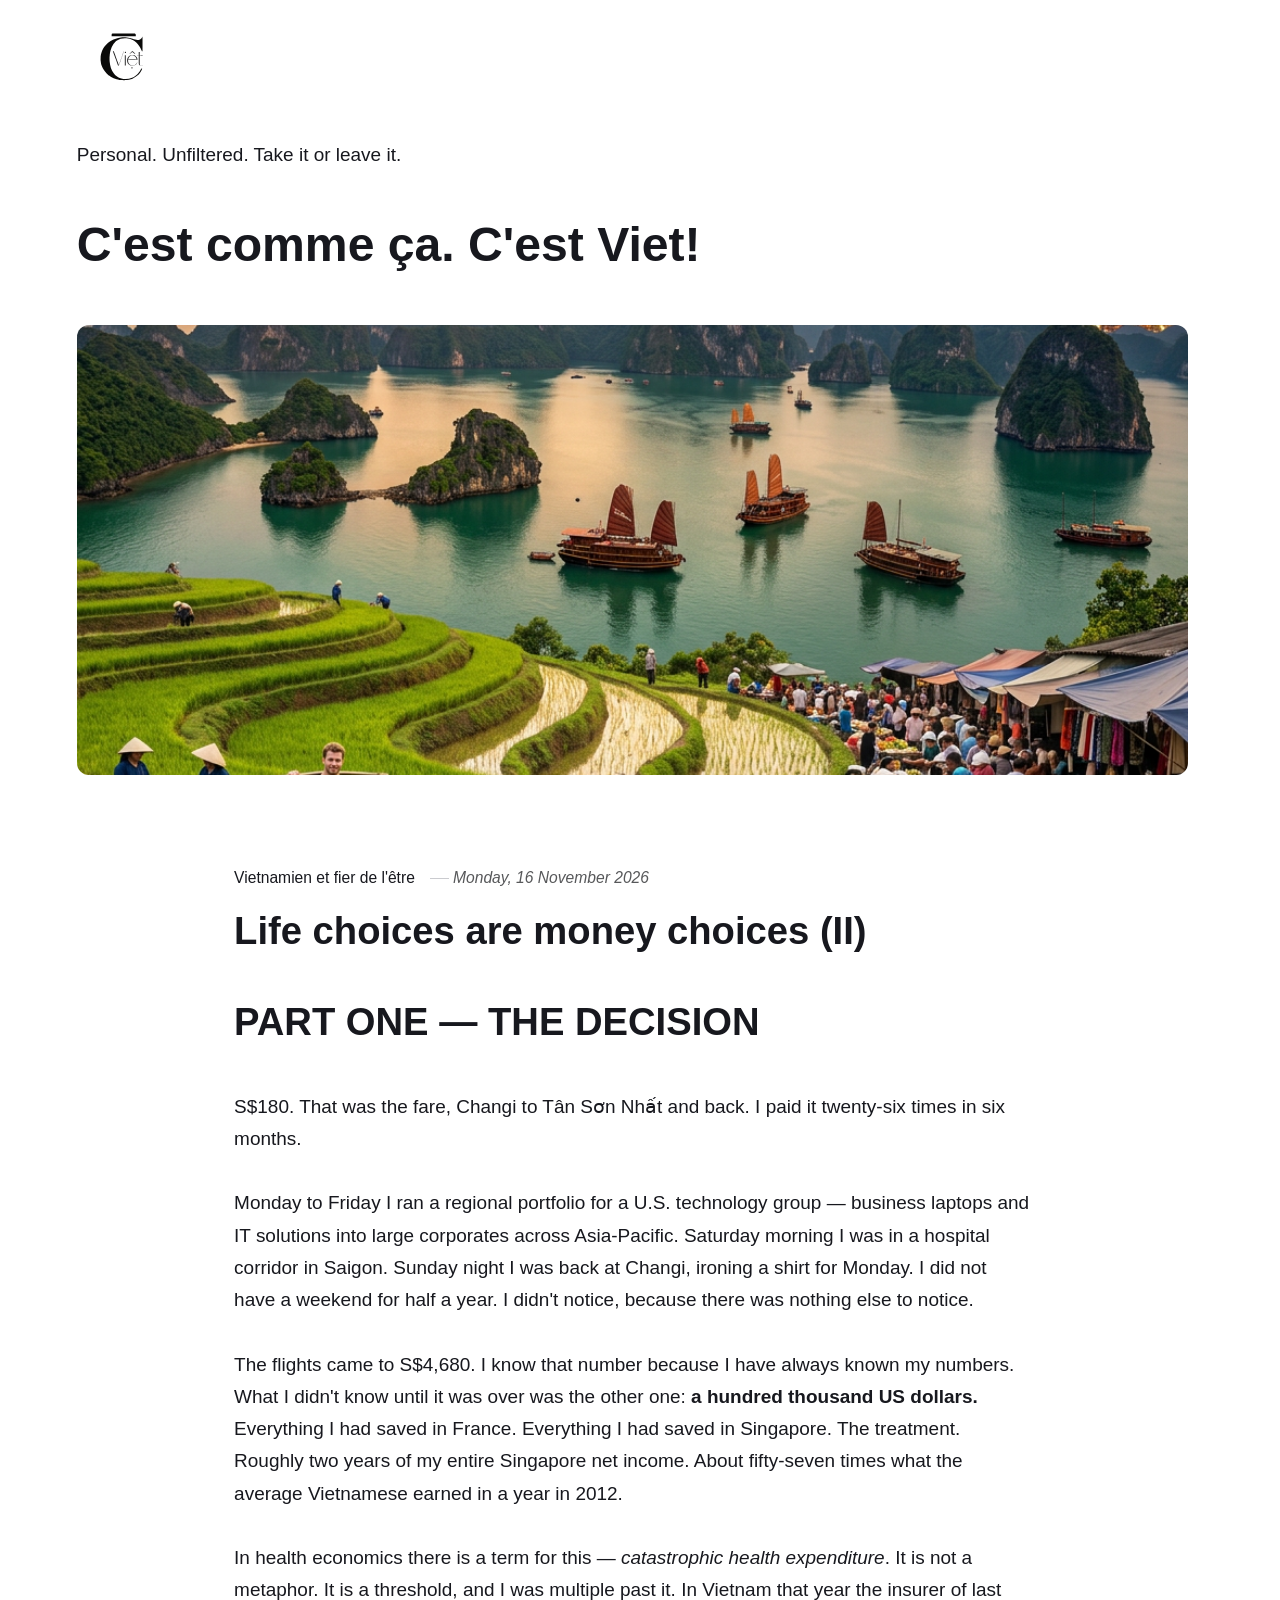
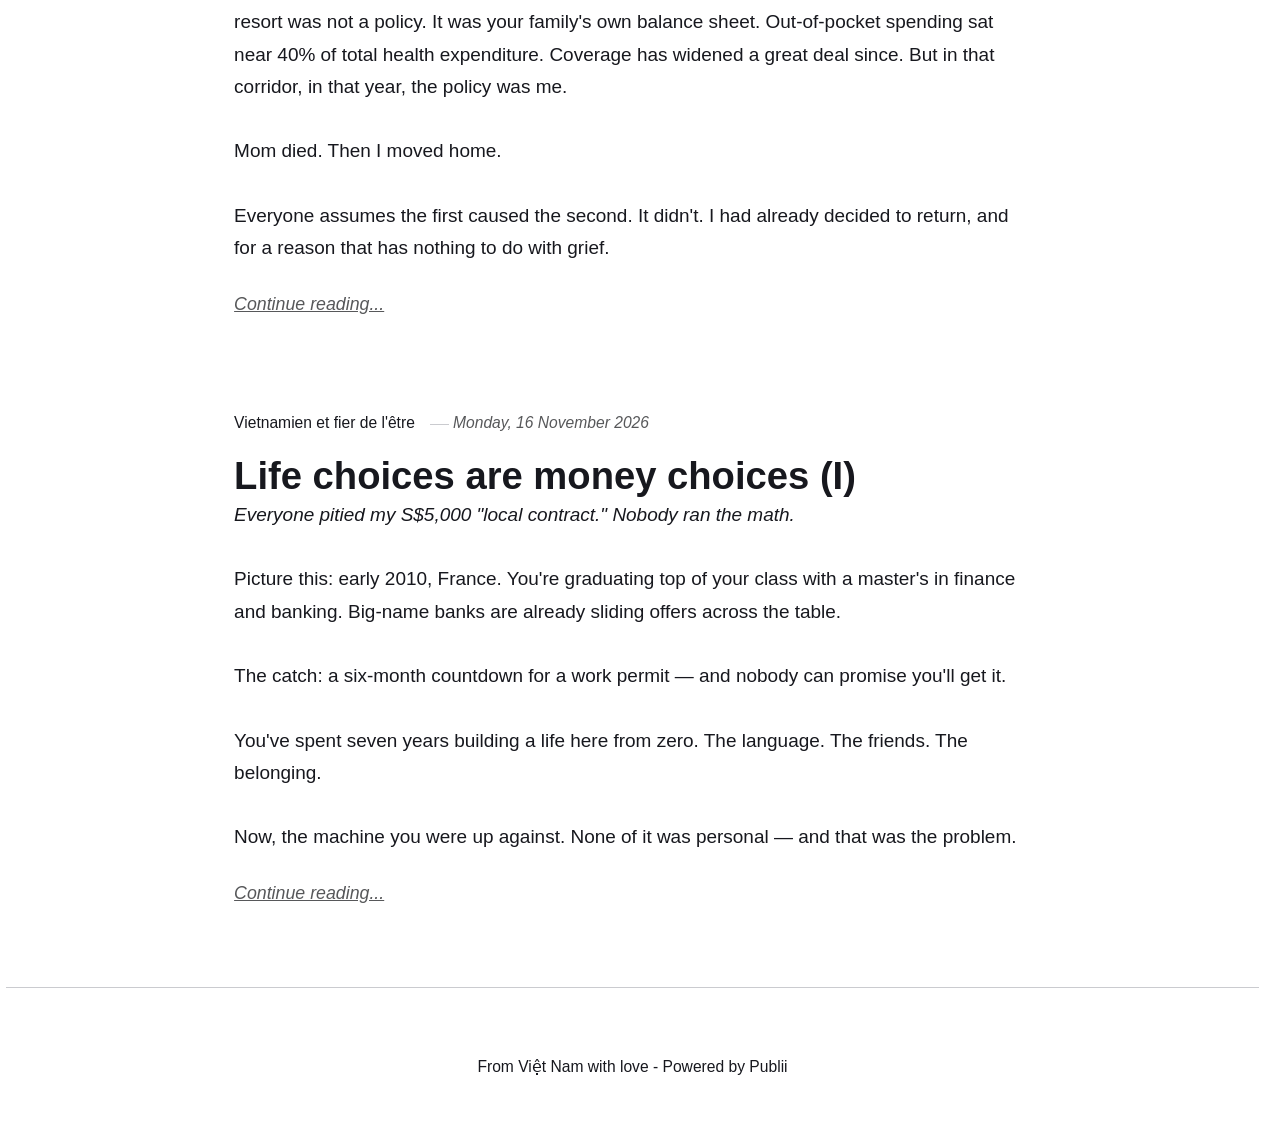
==== commit e936868b: "Updated from Publii" ====
--- a/index.html
+++ b/index.html
@@ -15,7 +15,7 @@
 						mask-image: url("data:image/svg+xml;utf8,<svg viewBox='0 0 24 24' fill='none' stroke='%23000000' stroke-width='2' stroke-linecap='round' stroke-linejoin='round' xmlns='http://www.w3.org/2000/svg'><path stroke='none' d='M0 0h24v24H0z' fill='none'/><path d='M9 12h12' /><path d='M17 16l4 -4l-4 -4' /><path d='M12 3a9 9 0 1 0 0 18' /></svg>");
 						mask-repeat: no-repeat;
 						mask-size: contain;
-					}</style></head><body class="home-template"><header class="top js-header"><a class="logo" href="https://cestviet.github.io/cestviet/"><img src="https://cestviet.github.io/cestviet/media/website/a-minimalist-flat-logo-featuring-a-sleek-stylize.svg" alt="C&#x27;est Việt" width="1024" height="1024"></a></header><main><div class="hero"><header class="hero__content"><div class="wrapper"><p>Personal. Unfiltered. Take it or leave it.</p><h1>C'est comme ça. C'est Viet!</h1></div></header><figure class="hero__image"><div class="hero__image-wrapper"><img src="https://cestviet.github.io/cestviet/media/website/95981e9f-2e66-4109-8c8f-12c99b5cce5e.png" srcset="https://cestviet.github.io/cestviet/media/website/responsive/95981e9f-2e66-4109-8c8f-12c99b5cce5e-xs.png 640w, https://cestviet.github.io/cestviet/media/website/responsive/95981e9f-2e66-4109-8c8f-12c99b5cce5e-sm.png 768w, https://cestviet.github.io/cestviet/media/website/responsive/95981e9f-2e66-4109-8c8f-12c99b5cce5e-md.png 1024w, https://cestviet.github.io/cestviet/media/website/responsive/95981e9f-2e66-4109-8c8f-12c99b5cce5e-lg.png 1366w, https://cestviet.github.io/cestviet/media/website/responsive/95981e9f-2e66-4109-8c8f-12c99b5cce5e-xl.png 1600w, https://cestviet.github.io/cestviet/media/website/responsive/95981e9f-2e66-4109-8c8f-12c99b5cce5e-2xl.png 1920w" sizes="88vw" loading="eager" width="1024" height="1024" alt=""></div></figure></div><div class="wrapper feed"><article class="feed__item feed__item--centered"><div class="feed__content"><header><div class="feed__meta"><a href="https://cestviet.github.io/cestviet/authors/vietnamien-et-fier-de-letre/" class="feed__author">Vietnamien et fier de l&#x27;être</a> <time datetime="2026-11-16T09:58" class="feed__date">Monday, 16 November 2026</time></div><h2 class="feed__title"><a href="https://cestviet.github.io/cestviet/returning-to-vietnam-a-financial-audit/">Life choices are money choices (II)</a></h2></header><p>PART ONE — THE DECISION S$180. That was the fare, Changi to Tân Sơn Nhất and back. I paid it&hellip;</p><a href="https://cestviet.github.io/cestviet/returning-to-vietnam-a-financial-audit/" class="readmore feed__readmore">Continue reading...</a></div></article><article class="feed__item feed__item--centered"><div class="feed__content"><header><div class="feed__meta"><a href="https://cestviet.github.io/cestviet/authors/vietnamien-et-fier-de-letre/" class="feed__author">Vietnamien et fier de l&#x27;être</a> <time datetime="2026-11-16T09:38" class="feed__date">Monday, 16 November 2026</time></div><h2 class="feed__title"><a href="https://cestviet.github.io/cestviet/life-choices-are-money-choices/">Life choices are money choices (I)</a></h2></header><div class="qwen-markdown-paragraph" dir="ltr"><div class="qwen-markdown-paragraph" dir="ltr"><div dir="ltr"><div class="qwen-markdown-paragraph" dir="ltr"><em class="qwen-markdown-em" dir="ltr"><span class="qwen-markdown-text"><span class="qwen-markdown-text-node" data-spm-anchor-id="a2ty_o01.29997173.0.i35.275fc921t02MQs">Everyone pitied my S$5,000 "local contract." Nobody ran the math.</span></span></em></div><div class="qwen-markdown-space"> </div><div class="qwen-markdown-paragraph" dir="ltr"><span class="qwen-markdown-text"><span class="qwen-markdown-text-node">Picture this: early 2010, France. You're graduating top of your class with a master's in finance and banking. Big-name banks are already sliding offers across the table.</span></span></div><div class="qwen-markdown-space"> </div><div class="qwen-markdown-paragraph" dir="ltr"><span class="qwen-markdown-text"><span class="qwen-markdown-text-node">The catch: a six-month countdown for a work permit — and nobody can promise you'll get it.</span></span></div><div class="qwen-markdown-space"> </div><div class="qwen-markdown-paragraph" dir="ltr"><span class="qwen-markdown-text"><span class="qwen-markdown-text-node">You've spent seven years building a life here from zero. The language. The friends. The belonging.</span></span></div><div class="qwen-markdown-space"> </div><div class="qwen-markdown-paragraph" dir="ltr"><span class="qwen-markdown-text"><span class="qwen-markdown-text-node">Now, the machine you were up against. None of it was personal — and that was the problem.</span></span></div><div class="qwen-markdown-space"> </div><div class="qwen-markdown-paragraph" dir="ltr"><strong class="qwen-markdown-strong" dir="ltr"><span class="qwen-markdown-text"><span class="qwen-markdown-text-node">The market.</span></span></strong><span class="qwen-markdown-text"><span class="qwen-markdown-text-node"> Wall Street broke in 2008; French hiring broke in 2009. Unemployment jumped from 7.4% to 9.1% in a year. For under-25s: roughly one in four. And of the young people who did have jobs, about half were on temporary contracts. Translation: companies weren't hiring people. They were renting them.</span></span></div><div class="qwen-markdown-space"> </div><div class="qwen-markdown-paragraph" dir="ltr"><strong class="qwen-markdown-strong" dir="ltr"><span class="qwen-markdown-text"><span class="qwen-markdown-text-node">The clock.</span></span></strong><span class="qwen-markdown-text"><span class="qwen-markdown-text-node"> The 2006 immigration law — its philosophy was literally called </span></span><em class="qwen-markdown-em" dir="ltr"><span class="qwen-markdown-text"><span class="qwen-markdown-text-node">immigration choisie</span></span></em><span class="qwen-markdown-text"><span class="qwen-markdown-text-node">, "selective immigration" — gave non-EU master's graduates exactly one concession: six months to find a qualifying job. Non-renewable. A countdown, not a safety net. Bachelor's grads didn't even get the countdown.</span></span></div><div class="qwen-markdown-space"> </div><div class="qwen-markdown-paragraph" dir="ltr"><strong class="qwen-markdown-strong" dir="ltr"><span class="qwen-markdown-text"><span class="qwen-markdown-text-node">The fine print.</span></span></strong><span class="qwen-markdown-text"><span class="qwen-markdown-text-node"> The job had to match your degree and pay at least 1.5× the minimum wage — about €2,000 gross a month in 2010. Miss either box, and your employer had to prove no one already on the French labor market could do your job. Try proving a labor shortage in a year when a quarter of your generation was jobless.</span></span></div><div class="qwen-markdown-space"> </div><div class="qwen-markdown-paragraph" dir="ltr" data-spm-anchor-id="a2ty_o01.29997173.0.i37.275fc921t02MQs"><strong class="qwen-markdown-strong" dir="ltr"><span class="qwen-markdown-text"><span class="qwen-markdown-text-node">The mood.</span></span></strong><span class="qwen-markdown-text"><span class="qwen-markdown-text-node"> This was the era of a Ministry of Immigration, Integration and National Identity, annual deportation targets, and a state-sponsored "Great Debate on National Identity." No one had to ban you. The message lived in the paperwork: months-long queues, discretion at every counter, and employers who needed someone who could start Monday.</span></span></div></div><div dir="ltr"><hr></div><div class="qwen-markdown-paragraph" dir="ltr"><div class="qwen-markdown-paragraph" dir="ltr"><span class="qwen-markdown-text"><span class="qwen-markdown-text-node">On paper, a top-of-class master's grad with bank offers was exactly the immigrant this system claimed to want. On paper.</span></span></div><div class="qwen-markdown-space"> </div><div class="qwen-markdown-paragraph" dir="ltr"><span class="qwen-markdown-text"><span class="qwen-markdown-text-node">So what do you do? Follow your heart and bet a decade of your life on a maybe? Or follow your head, pack up, and go somewhere that actually wants you?</span></span></div><div class="qwen-markdown-space"> </div><div class="qwen-markdown-paragraph" dir="ltr" data-spm-anchor-id="a2ty_o01.29997173.0.i38.275fc921t02MQs"><span class="qwen-markdown-text"><span class="qwen-markdown-text-node">Here's what nobody tells you — and school never teaches: this was never just a heart-vs-head decision. It was a long-term money question in disguise.</span></span></div></div><div class="qwen-markdown-space"><hr></div><div class="qwen-markdown-paragraph" dir="ltr"><div class="qwen-markdown-paragraph" dir="ltr"><span class="qwen-markdown-text"><span class="qwen-markdown-text-node">Plot twist: that wasn't a hypothetical. That was me — a Vietnamese grad, seven years into a French life built from zero. And I left.</span></span></div><div class="qwen-markdown-space"> </div><div class="qwen-markdown-paragraph" dir="ltr"><span class="qwen-markdown-text"><span class="qwen-markdown-text-node">One-way ticket to Singapore. A "local contract" with regional scope at a U.S. tech giant: S$5,000 a month. No expat housing. No relocation package. Seven years of belonging, packed into checked luggage. People back in France gave me that polite, tilted-head sympathy.</span></span></div><div class="qwen-markdown-space"> </div><div class="qwen-markdown-paragraph" dir="ltr" data-spm-anchor-id="a2ty_o01.29997173.0.i39.275fc921t02MQs"><span class="qwen-markdown-text"><span class="qwen-markdown-text-node">Everyone pitied the local contract. Nobody ran the math.</span></span></div></div><div class="qwen-markdown-space"><hr></div><div class="qwen-markdown-paragraph" dir="ltr"><div class="qwen-markdown-paragraph" dir="ltr"><span class="qwen-markdown-text"><span class="qwen-markdown-text-node" data-spm-anchor-id="a2ty_o01.29997173.0.i40.275fc921t02MQs">Here it is on a napkin. Rough numbers — but they're my numbers.</span></span></div><div class="qwen-markdown-space"> </div><div class="qwen-markdown-paragraph" dir="ltr"><strong class="qwen-markdown-strong" dir="ltr"><span class="qwen-markdown-text"><span class="qwen-markdown-text-node">The lottery ticket vs. the sure thing.</span></span></strong><span class="qwen-markdown-text"><span class="qwen-markdown-text-node"> A French bank offer paid about €40,000 a year — </span></span><em class="qwen-markdown-em" dir="ltr"><span class="qwen-markdown-text"><span class="qwen-markdown-text-node">if</span></span></em><span class="qwen-markdown-text"><span class="qwen-markdown-text-node"> a prefecture let me take it. Six months of waiting first: no salary, about €1,000 a month of Paris rent and food, and a clerk with discretion at the end of it. A job offer you might not be allowed to accept isn't an offer. It's a lottery ticket with a rent bill. Singapore? A salary comfortably above the Employment Pass bar, paperwork measured in days, and a start date.</span></span></div><div class="qwen-markdown-space"> </div><div class="qwen-markdown-paragraph" dir="ltr"><strong class="qwen-markdown-strong" dir="ltr"><span class="qwen-markdown-text"><span class="qwen-markdown-text-node">The haircut.</span></span></strong><span class="qwen-markdown-text"><span class="qwen-markdown-text-node"> In France, roughly 30 cents of every euro I earned vanished before I paid rent — social charges, then income tax. In Singapore, about 5. Same person, same work, radically different haircut. And yes — France's 30% bought a pension and healthcare. Singapore's 5% meant the safety net was mine to build. Fine. I'd rather build it myself with the other 25 cents. Singapore also didn't tax investment gains. France did.</span></span></div><div class="qwen-markdown-space"> </div><div class="qwen-markdown-paragraph" dir="ltr"><span class="qwen-markdown-text"><span class="qwen-markdown-text-node">Do the six-month math: start in Singapore, save roughly €9,000 after rent and food. Wait in Paris, burn roughly €6,000. That coin flip cost about €15,000 — win or lose. And I was saving in a currency that gained about 14% against the euro that year alone.</span></span></div><div class="qwen-markdown-space"> </div><div class="qwen-markdown-paragraph" dir="ltr"><strong class="qwen-markdown-strong" dir="ltr"><span class="qwen-markdown-text"><span class="qwen-markdown-text-node">The refund policy.</span></span></strong><span class="qwen-markdown-text"><span class="qwen-markdown-text-node"> Here's the part nobody tells you. The Singapore move was reversible: if it failed, I'd still have the French master's, a Fortune 500 line on my CV, and savings in a hard currency. The Paris wait was the irreversible one. The permit was non-renewable. So is your time.</span></span></div><div class="qwen-markdown-space"> </div><div class="qwen-markdown-paragraph" dir="ltr"><strong class="qwen-markdown-strong" dir="ltr"><span class="qwen-markdown-text"><span class="qwen-markdown-text-node">The price tag.</span></span></strong><span class="qwen-markdown-text"><span class="qwen-markdown-text-node"> In France, I was one of thousands of identical graduates with a visa problem. You don't set your price in a market oversupplied with you. In Singapore, a finance grad with Vietnamese and French, covering APAC for an American tech company, was a scarcity. Your market value isn't a personality trait. It's a location.</span></span></div><div class="qwen-markdown-space"> </div><div class="qwen-markdown-paragraph" dir="ltr"><span class="qwen-markdown-text"><span class="qwen-markdown-text-node">And the scariest line item wasn't financial. My English was weak. Regional calls, in my third language, with executives who didn't slow down for anyone. Seven years of classrooms hadn't done what twelve months of those calls did. Vietnamese, French, English — three languages, three markets. And Saigon was suddenly a two-hour flight away instead of twelve.</span></span></div><div class="qwen-markdown-space"> </div><div class="qwen-markdown-paragraph" dir="ltr"><strong class="qwen-markdown-strong" dir="ltr"><span class="qwen-markdown-text"><span class="qwen-markdown-text-node">The verdict.</span></span></strong><span class="qwen-markdown-text"><span class="qwen-markdown-text-node"> France's unemployment didn't peak in 2010. It kept climbing until 2015, to around 10%. I didn't abandon the ship at the worst moment. I left five years before it stopped sinking.</span></span></div><div class="qwen-markdown-space"> </div><div class="qwen-markdown-paragraph" dir="ltr"><strong class="qwen-markdown-strong" dir="ltr"><span class="qwen-markdown-text"><span class="qwen-markdown-text-node">The lesson.</span></span></strong><span class="qwen-markdown-text"><span class="qwen-markdown-text-node"> You're not choosing between Paris and Singapore. But you're choosing something: the "safe" job in a shrinking industry. The city that eats half your salary. The path you're staying on because of the years already spent.</span></span></div><div class="qwen-markdown-space"> </div><div class="qwen-markdown-paragraph" dir="ltr"><span class="qwen-markdown-text"><span class="qwen-markdown-text-node">Run the napkin math. Not because money is everything — because money is the part everyone politely refuses to count.</span></span></div><div class="qwen-markdown-space"> </div><div class="qwen-markdown-paragraph" dir="ltr"><span class="qwen-markdown-text"><span class="qwen-markdown-text-node">Every life-changing decision is a long-term money decision. And the worst markets hide the best entry prices.</span></span></div><div class="qwen-markdown-space"> </div><div class="qwen-markdown-paragraph" dir="ltr" data-spm-anchor-id="a2ty_o01.29997173.0.i36.275fc921t02MQs"><span class="qwen-markdown-text"><span class="qwen-markdown-text-node">Resilience isn't proving you can survive a bad market. It's refusing to donate your best years to one. Grit without math is just expensive stubbornness.</span></span></div></div><blockquote><div dir="ltr" data-spm-anchor-id="a2ty_o01.29997173.0.i73.275fc921VzYutZ"><em class="qwen-markdown-em" dir="ltr"><span class="qwen-markdown-text"><span class="qwen-markdown-text-node">Numbers: INSEE, IRAS, MOM, MAS — rounded, 2008–2015. The napkin math is mine. Rules: CESEDA as in force in 2009–2010; they've changed since. The rest: public record, and a life lived through it.</span></span></em></div></blockquote><div dir="ltr" data-spm-anchor-id="a2ty_o01.29997173.0.i73.275fc921VzYutZ"><hr></div><div dir="ltr" data-spm-anchor-id="a2ty_o01.29997173.0.i73.275fc921VzYutZ"><a href="https://cestviet.github.io/cestviet/life-choices-are-money-choices/" class="readmore feed__readmore">Continue reading...</a></div></div></div></div></article></div></main><footer class="footer"><div class="wrapper"><div class="footer__copyright"><p>From Việt Nam with love - Powered by Publii</p></div><button id="backToTop" class="footer__bttop" aria-label="Back to top" title="Back to top"><svg width="20" height="20"><use xlink:href="https://cestviet.github.io/cestviet/assets/svg/svg-map.svg#toparrow"/></svg></button></div></footer><script defer="defer" src="https://cestviet.github.io/cestviet/assets/js/scripts.min.js?v&#x3D;548663b90e1600fd2c2dd54433d04b71"></script><script>window.publiiThemeMenuConfig={mobileMenuMode:'sidebar',animationSpeed:300,submenuWidth: 'auto',doubleClickTime:500,mobileMenuExpandableSubmenus:true,relatedContainerForOverlayMenuSelector:'.top'};</script><script>var images = document.querySelectorAll('img[loading]');
+					}</style></head><body class="home-template"><header class="top js-header"><a class="logo" href="https://cestviet.github.io/cestviet/"><img src="https://cestviet.github.io/cestviet/media/website/a-minimalist-flat-logo-featuring-a-sleek-stylize.svg" alt="C&#x27;est Việt" width="1024" height="1024"></a></header><main><div class="hero"><header class="hero__content"><div class="wrapper"><p>Personal. Unfiltered. Take it or leave it.</p><h1>C'est comme ça. C'est Viet!</h1></div></header><figure class="hero__image"><div class="hero__image-wrapper"><img src="https://cestviet.github.io/cestviet/media/website/95981e9f-2e66-4109-8c8f-12c99b5cce5e.png" srcset="https://cestviet.github.io/cestviet/media/website/responsive/95981e9f-2e66-4109-8c8f-12c99b5cce5e-xs.png 640w, https://cestviet.github.io/cestviet/media/website/responsive/95981e9f-2e66-4109-8c8f-12c99b5cce5e-sm.png 768w, https://cestviet.github.io/cestviet/media/website/responsive/95981e9f-2e66-4109-8c8f-12c99b5cce5e-md.png 1024w, https://cestviet.github.io/cestviet/media/website/responsive/95981e9f-2e66-4109-8c8f-12c99b5cce5e-lg.png 1366w, https://cestviet.github.io/cestviet/media/website/responsive/95981e9f-2e66-4109-8c8f-12c99b5cce5e-xl.png 1600w, https://cestviet.github.io/cestviet/media/website/responsive/95981e9f-2e66-4109-8c8f-12c99b5cce5e-2xl.png 1920w" sizes="88vw" loading="eager" width="1024" height="1024" alt=""></div></figure></div><div class="wrapper feed"><article class="feed__item feed__item--centered"><div class="feed__content"><header><div class="feed__meta"><a href="https://cestviet.github.io/cestviet/authors/vietnamien-et-fier-de-letre/" class="feed__author">Vietnamien et fier de l&#x27;être</a> <time datetime="2026-11-16T10:12" class="feed__date">Monday, 16 November 2026</time></div><h2 class="feed__title"><a href="https://cestviet.github.io/cestviet/returning-to-vietnam-a-financial-audit/">Life choices are money choices (II)</a></h2></header><h2 class="qwen-markdown-heading" dir="ltr"><span class="qwen-markdown-text"><span class="qwen-markdown-text-node" data-spm-anchor-id="a2ty_o01.29997173.0.i340.d967c921siTQnC">PART ONE — THE DECISION</span></span></h2><div dir="ltr"> </div><div class="qwen-markdown-paragraph" dir="ltr"><span class="qwen-markdown-text"><span class="qwen-markdown-text-node">S$180. That was the fare, Changi to Tân Sơn Nhất and back. I paid it twenty-six times in six months.</span></span></div><div class="qwen-markdown-space"> </div><div class="qwen-markdown-paragraph" dir="ltr" data-spm-anchor-id="a2ty_o01.29997173.0.i339.d967c921siTQnC"><span class="qwen-markdown-text"><span class="qwen-markdown-text-node">Monday to Friday I ran a regional portfolio for a U.S. technology group — business laptops and IT solutions into large corporates across Asia-Pacific. Saturday morning I was in a hospital corridor in Saigon. Sunday night I was back at Changi, ironing a shirt for Monday. I did not have a weekend for half a year. I didn't notice, because there was nothing else to notice.</span></span></div><div class="qwen-markdown-space"> </div><div class="qwen-markdown-paragraph" dir="ltr"><span class="qwen-markdown-text"><span class="qwen-markdown-text-node">The flights came to S$4,680. I know that number because I have always known my numbers. What I didn't know until it was over was the other one: </span></span><strong class="qwen-markdown-strong" dir="ltr"><span class="qwen-markdown-text"><span class="qwen-markdown-text-node">a hundred thousand US dollars.</span></span></strong><span class="qwen-markdown-text"><span class="qwen-markdown-text-node"> Everything I had saved in France. Everything I had saved in Singapore. The treatment. Roughly two years of my entire Singapore net income. About fifty-seven times what the average Vietnamese earned in a year in 2012.</span></span></div><div class="qwen-markdown-space"> </div><div class="qwen-markdown-paragraph" dir="ltr"><span class="qwen-markdown-text"><span class="qwen-markdown-text-node">In health economics there is a term for this — </span></span><em class="qwen-markdown-em" dir="ltr"><span class="qwen-markdown-text"><span class="qwen-markdown-text-node">catastrophic health expenditure</span></span></em><span class="qwen-markdown-text"><span class="qwen-markdown-text-node">. It is not a metaphor. It is a threshold, and I was multiple past it. In Vietnam that year the insurer of last resort was not a policy. It was your family's own balance sheet. Out-of-pocket spending sat near 40% of total health expenditure. Coverage has widened a great deal since. But in that corridor, in that year, the policy was me.</span></span></div><div class="qwen-markdown-space"> </div><div class="qwen-markdown-paragraph" dir="ltr"><span class="qwen-markdown-text"><span class="qwen-markdown-text-node">Mom died. Then I moved home.</span></span></div><div class="qwen-markdown-space"> </div><div class="qwen-markdown-paragraph" dir="ltr"><span class="qwen-markdown-text"><span class="qwen-markdown-text-node">Everyone assumes the first caused the second. It didn't. I had already decided to return, and for a reason that has nothing to do with grief.</span></span></div><div class="qwen-markdown-space"><a href="https://cestviet.github.io/cestviet/returning-to-vietnam-a-financial-audit/" class="readmore feed__readmore">Continue reading...</a></div></div></article><article class="feed__item feed__item--centered"><div class="feed__content"><header><div class="feed__meta"><a href="https://cestviet.github.io/cestviet/authors/vietnamien-et-fier-de-letre/" class="feed__author">Vietnamien et fier de l&#x27;être</a> <time datetime="2026-11-16T10:12" class="feed__date">Monday, 16 November 2026</time></div><h2 class="feed__title"><a href="https://cestviet.github.io/cestviet/life-choices-are-money-choices/">Life choices are money choices (I)</a></h2></header><div class="qwen-markdown-paragraph" dir="ltr"><div class="qwen-markdown-paragraph" dir="ltr"><div dir="ltr"><div class="qwen-markdown-paragraph" dir="ltr"><em class="qwen-markdown-em" dir="ltr"><span class="qwen-markdown-text"><span class="qwen-markdown-text-node" data-spm-anchor-id="a2ty_o01.29997173.0.i35.275fc921t02MQs">Everyone pitied my S$5,000 "local contract." Nobody ran the math.</span></span></em></div><div class="qwen-markdown-space"> </div><div class="qwen-markdown-paragraph" dir="ltr"><span class="qwen-markdown-text"><span class="qwen-markdown-text-node">Picture this: early 2010, France. You're graduating top of your class with a master's in finance and banking. Big-name banks are already sliding offers across the table.</span></span></div><div class="qwen-markdown-space"> </div><div class="qwen-markdown-paragraph" dir="ltr"><span class="qwen-markdown-text"><span class="qwen-markdown-text-node">The catch: a six-month countdown for a work permit — and nobody can promise you'll get it.</span></span></div><div class="qwen-markdown-space"> </div><div class="qwen-markdown-paragraph" dir="ltr"><span class="qwen-markdown-text"><span class="qwen-markdown-text-node">You've spent seven years building a life here from zero. The language. The friends. The belonging.</span></span></div><div class="qwen-markdown-space"> </div><div class="qwen-markdown-paragraph" dir="ltr"><span class="qwen-markdown-text"><span class="qwen-markdown-text-node">Now, the machine you were up against. None of it was personal — and that was the problem.</span></span></div><div class="qwen-markdown-space"><a href="https://cestviet.github.io/cestviet/life-choices-are-money-choices/" class="readmore feed__readmore">Continue reading...</a></div></div></div></div></div></article></div></main><footer class="footer"><div class="wrapper"><div class="footer__copyright"><p>From Việt Nam with love - Powered by Publii</p></div><button id="backToTop" class="footer__bttop" aria-label="Back to top" title="Back to top"><svg width="20" height="20"><use xlink:href="https://cestviet.github.io/cestviet/assets/svg/svg-map.svg#toparrow"/></svg></button></div></footer><script defer="defer" src="https://cestviet.github.io/cestviet/assets/js/scripts.min.js?v&#x3D;548663b90e1600fd2c2dd54433d04b71"></script><script>window.publiiThemeMenuConfig={mobileMenuMode:'sidebar',animationSpeed:300,submenuWidth: 'auto',doubleClickTime:500,mobileMenuExpandableSubmenus:true,relatedContainerForOverlayMenuSelector:'.top'};</script><script>var images = document.querySelectorAll('img[loading]');
         for (var i = 0; i < images.length; i++) {
             if (images[i].complete) {
                 images[i].classList.add('is-loaded');
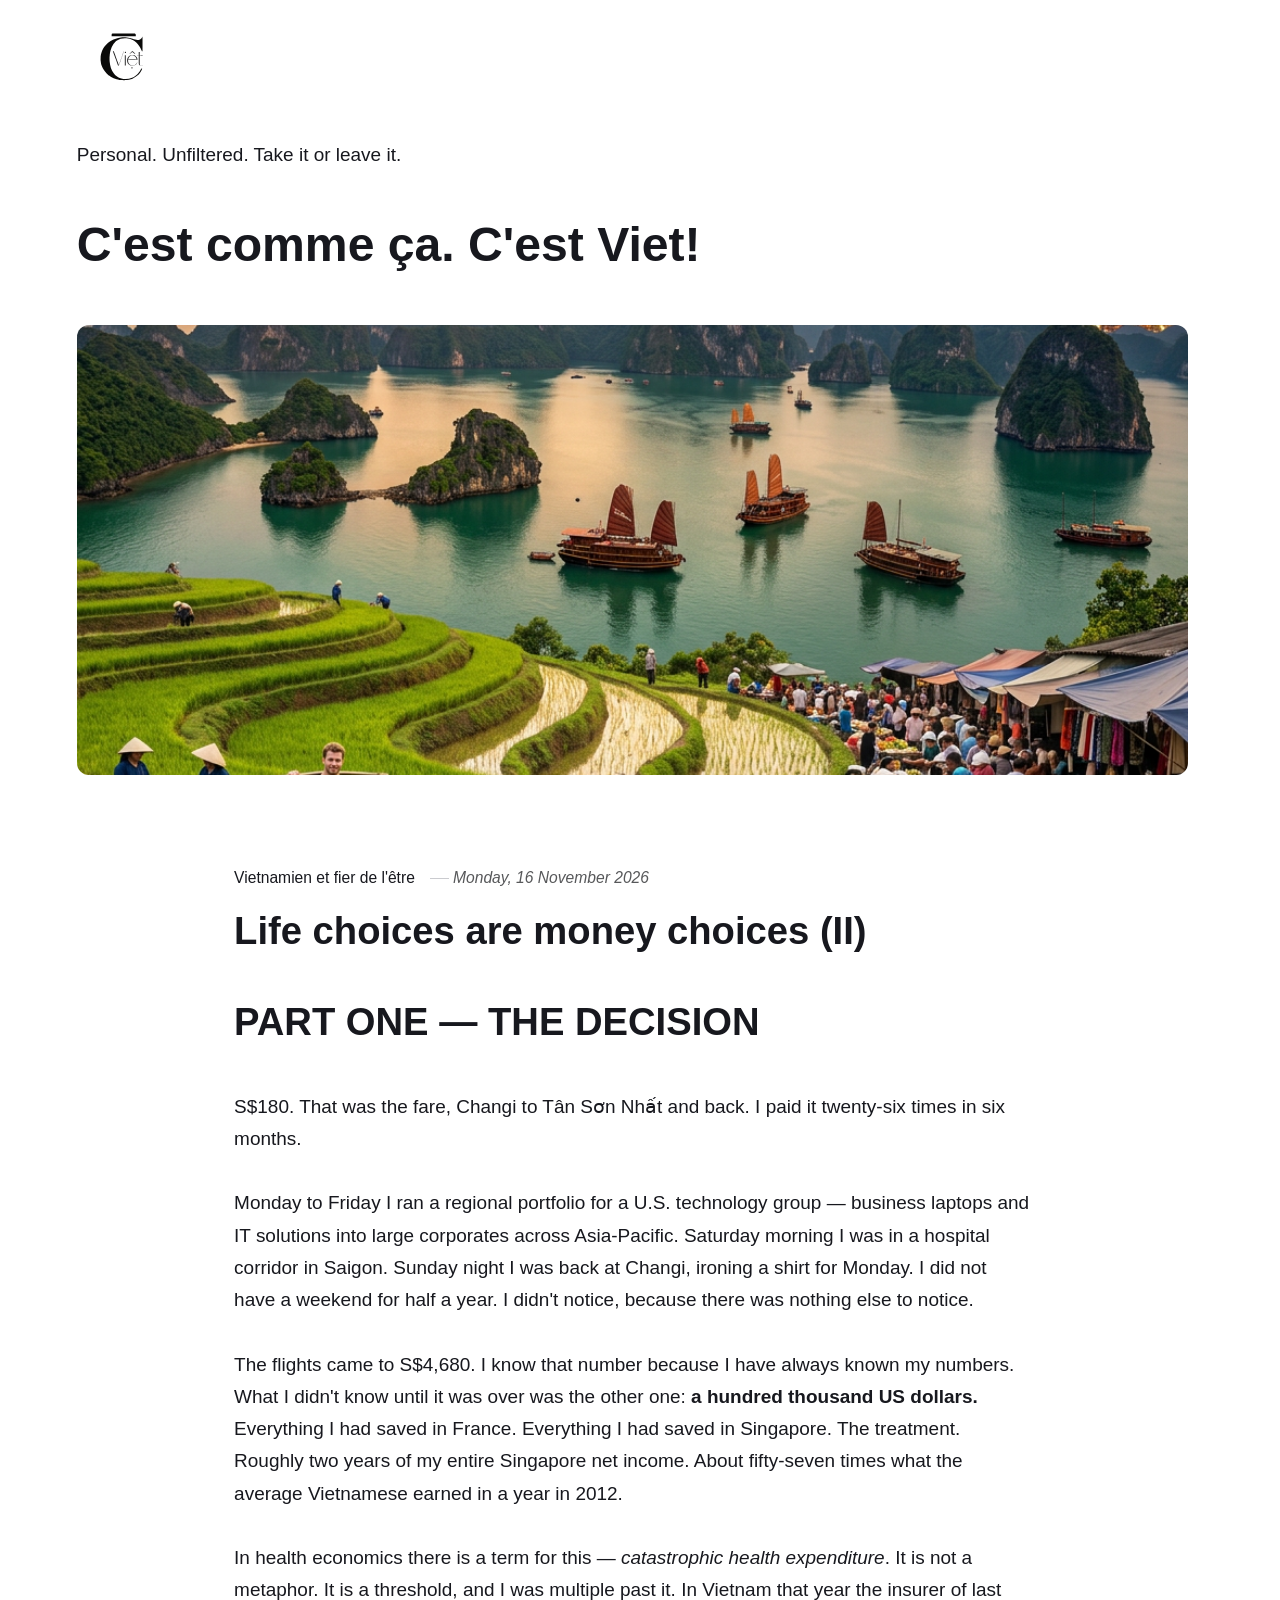
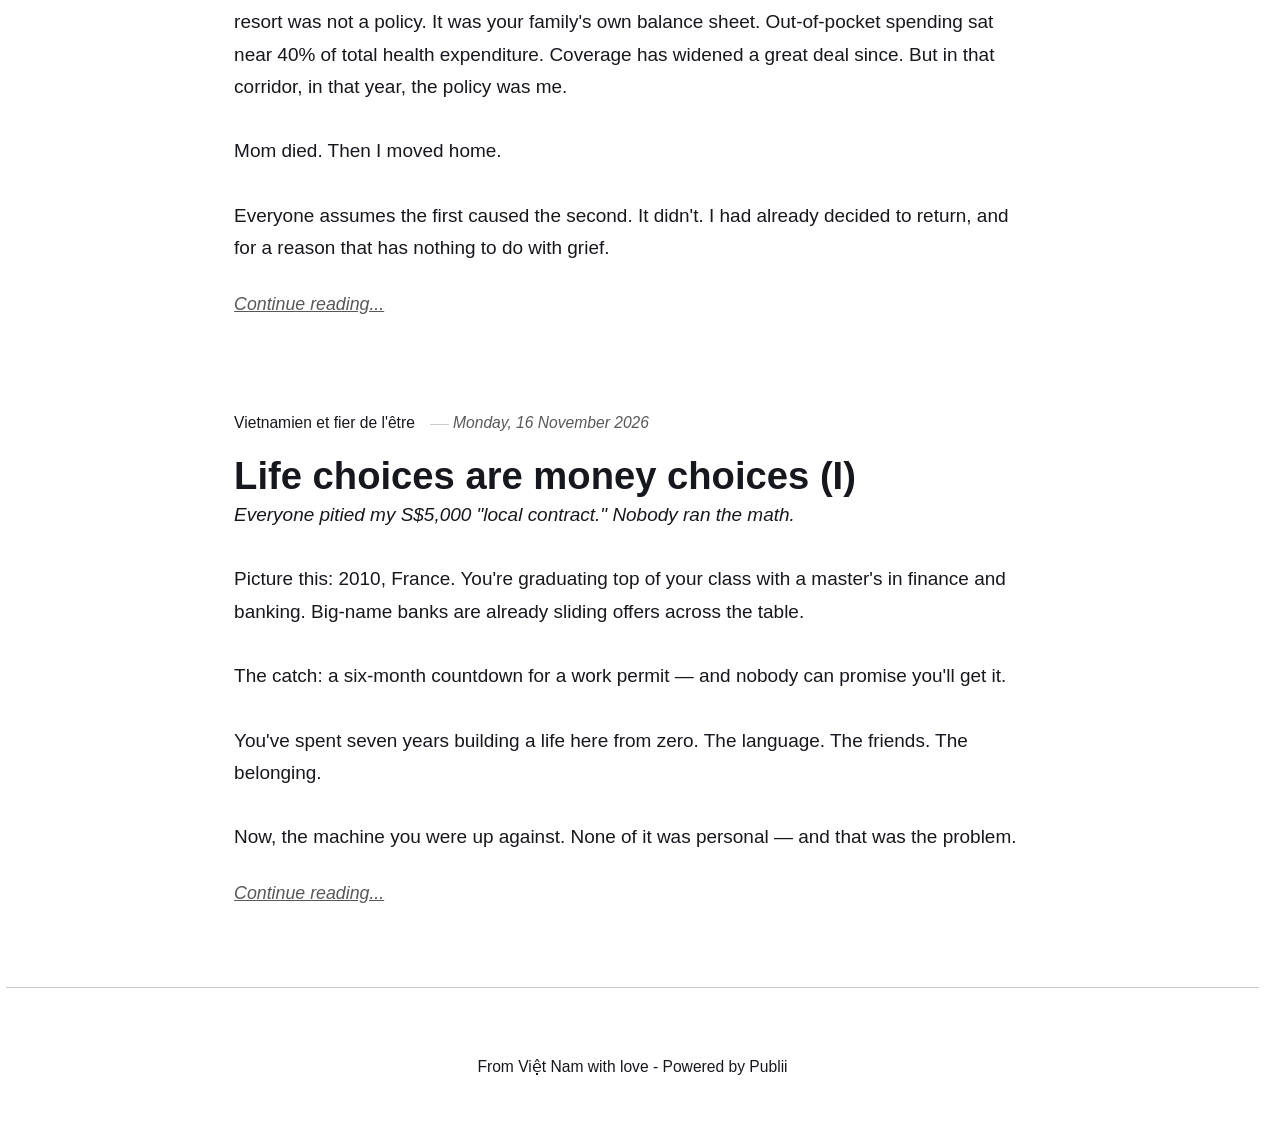
==== commit 4724a76d: "Updated from Publii" ====
--- a/index.html
+++ b/index.html
@@ -15,7 +15,7 @@
 						mask-image: url("data:image/svg+xml;utf8,<svg viewBox='0 0 24 24' fill='none' stroke='%23000000' stroke-width='2' stroke-linecap='round' stroke-linejoin='round' xmlns='http://www.w3.org/2000/svg'><path stroke='none' d='M0 0h24v24H0z' fill='none'/><path d='M9 12h12' /><path d='M17 16l4 -4l-4 -4' /><path d='M12 3a9 9 0 1 0 0 18' /></svg>");
 						mask-repeat: no-repeat;
 						mask-size: contain;
-					}</style></head><body class="home-template"><header class="top js-header"><a class="logo" href="https://cestviet.github.io/cestviet/"><img src="https://cestviet.github.io/cestviet/media/website/a-minimalist-flat-logo-featuring-a-sleek-stylize.svg" alt="C&#x27;est Việt" width="1024" height="1024"></a></header><main><div class="hero"><header class="hero__content"><div class="wrapper"><p>Personal. Unfiltered. Take it or leave it.</p><h1>C'est comme ça. C'est Viet!</h1></div></header><figure class="hero__image"><div class="hero__image-wrapper"><img src="https://cestviet.github.io/cestviet/media/website/95981e9f-2e66-4109-8c8f-12c99b5cce5e.png" srcset="https://cestviet.github.io/cestviet/media/website/responsive/95981e9f-2e66-4109-8c8f-12c99b5cce5e-xs.png 640w, https://cestviet.github.io/cestviet/media/website/responsive/95981e9f-2e66-4109-8c8f-12c99b5cce5e-sm.png 768w, https://cestviet.github.io/cestviet/media/website/responsive/95981e9f-2e66-4109-8c8f-12c99b5cce5e-md.png 1024w, https://cestviet.github.io/cestviet/media/website/responsive/95981e9f-2e66-4109-8c8f-12c99b5cce5e-lg.png 1366w, https://cestviet.github.io/cestviet/media/website/responsive/95981e9f-2e66-4109-8c8f-12c99b5cce5e-xl.png 1600w, https://cestviet.github.io/cestviet/media/website/responsive/95981e9f-2e66-4109-8c8f-12c99b5cce5e-2xl.png 1920w" sizes="88vw" loading="eager" width="1024" height="1024" alt=""></div></figure></div><div class="wrapper feed"><article class="feed__item feed__item--centered"><div class="feed__content"><header><div class="feed__meta"><a href="https://cestviet.github.io/cestviet/authors/vietnamien-et-fier-de-letre/" class="feed__author">Vietnamien et fier de l&#x27;être</a> <time datetime="2026-11-16T10:12" class="feed__date">Monday, 16 November 2026</time></div><h2 class="feed__title"><a href="https://cestviet.github.io/cestviet/returning-to-vietnam-a-financial-audit/">Life choices are money choices (II)</a></h2></header><h2 class="qwen-markdown-heading" dir="ltr"><span class="qwen-markdown-text"><span class="qwen-markdown-text-node" data-spm-anchor-id="a2ty_o01.29997173.0.i340.d967c921siTQnC">PART ONE — THE DECISION</span></span></h2><div dir="ltr"> </div><div class="qwen-markdown-paragraph" dir="ltr"><span class="qwen-markdown-text"><span class="qwen-markdown-text-node">S$180. That was the fare, Changi to Tân Sơn Nhất and back. I paid it twenty-six times in six months.</span></span></div><div class="qwen-markdown-space"> </div><div class="qwen-markdown-paragraph" dir="ltr" data-spm-anchor-id="a2ty_o01.29997173.0.i339.d967c921siTQnC"><span class="qwen-markdown-text"><span class="qwen-markdown-text-node">Monday to Friday I ran a regional portfolio for a U.S. technology group — business laptops and IT solutions into large corporates across Asia-Pacific. Saturday morning I was in a hospital corridor in Saigon. Sunday night I was back at Changi, ironing a shirt for Monday. I did not have a weekend for half a year. I didn't notice, because there was nothing else to notice.</span></span></div><div class="qwen-markdown-space"> </div><div class="qwen-markdown-paragraph" dir="ltr"><span class="qwen-markdown-text"><span class="qwen-markdown-text-node">The flights came to S$4,680. I know that number because I have always known my numbers. What I didn't know until it was over was the other one: </span></span><strong class="qwen-markdown-strong" dir="ltr"><span class="qwen-markdown-text"><span class="qwen-markdown-text-node">a hundred thousand US dollars.</span></span></strong><span class="qwen-markdown-text"><span class="qwen-markdown-text-node"> Everything I had saved in France. Everything I had saved in Singapore. The treatment. Roughly two years of my entire Singapore net income. About fifty-seven times what the average Vietnamese earned in a year in 2012.</span></span></div><div class="qwen-markdown-space"> </div><div class="qwen-markdown-paragraph" dir="ltr"><span class="qwen-markdown-text"><span class="qwen-markdown-text-node">In health economics there is a term for this — </span></span><em class="qwen-markdown-em" dir="ltr"><span class="qwen-markdown-text"><span class="qwen-markdown-text-node">catastrophic health expenditure</span></span></em><span class="qwen-markdown-text"><span class="qwen-markdown-text-node">. It is not a metaphor. It is a threshold, and I was multiple past it. In Vietnam that year the insurer of last resort was not a policy. It was your family's own balance sheet. Out-of-pocket spending sat near 40% of total health expenditure. Coverage has widened a great deal since. But in that corridor, in that year, the policy was me.</span></span></div><div class="qwen-markdown-space"> </div><div class="qwen-markdown-paragraph" dir="ltr"><span class="qwen-markdown-text"><span class="qwen-markdown-text-node">Mom died. Then I moved home.</span></span></div><div class="qwen-markdown-space"> </div><div class="qwen-markdown-paragraph" dir="ltr"><span class="qwen-markdown-text"><span class="qwen-markdown-text-node">Everyone assumes the first caused the second. It didn't. I had already decided to return, and for a reason that has nothing to do with grief.</span></span></div><div class="qwen-markdown-space"><a href="https://cestviet.github.io/cestviet/returning-to-vietnam-a-financial-audit/" class="readmore feed__readmore">Continue reading...</a></div></div></article><article class="feed__item feed__item--centered"><div class="feed__content"><header><div class="feed__meta"><a href="https://cestviet.github.io/cestviet/authors/vietnamien-et-fier-de-letre/" class="feed__author">Vietnamien et fier de l&#x27;être</a> <time datetime="2026-11-16T10:12" class="feed__date">Monday, 16 November 2026</time></div><h2 class="feed__title"><a href="https://cestviet.github.io/cestviet/life-choices-are-money-choices/">Life choices are money choices (I)</a></h2></header><div class="qwen-markdown-paragraph" dir="ltr"><div class="qwen-markdown-paragraph" dir="ltr"><div dir="ltr"><div class="qwen-markdown-paragraph" dir="ltr"><em class="qwen-markdown-em" dir="ltr"><span class="qwen-markdown-text"><span class="qwen-markdown-text-node" data-spm-anchor-id="a2ty_o01.29997173.0.i35.275fc921t02MQs">Everyone pitied my S$5,000 "local contract." Nobody ran the math.</span></span></em></div><div class="qwen-markdown-space"> </div><div class="qwen-markdown-paragraph" dir="ltr"><span class="qwen-markdown-text"><span class="qwen-markdown-text-node">Picture this: early 2010, France. You're graduating top of your class with a master's in finance and banking. Big-name banks are already sliding offers across the table.</span></span></div><div class="qwen-markdown-space"> </div><div class="qwen-markdown-paragraph" dir="ltr"><span class="qwen-markdown-text"><span class="qwen-markdown-text-node">The catch: a six-month countdown for a work permit — and nobody can promise you'll get it.</span></span></div><div class="qwen-markdown-space"> </div><div class="qwen-markdown-paragraph" dir="ltr"><span class="qwen-markdown-text"><span class="qwen-markdown-text-node">You've spent seven years building a life here from zero. The language. The friends. The belonging.</span></span></div><div class="qwen-markdown-space"> </div><div class="qwen-markdown-paragraph" dir="ltr"><span class="qwen-markdown-text"><span class="qwen-markdown-text-node">Now, the machine you were up against. None of it was personal — and that was the problem.</span></span></div><div class="qwen-markdown-space"><a href="https://cestviet.github.io/cestviet/life-choices-are-money-choices/" class="readmore feed__readmore">Continue reading...</a></div></div></div></div></div></article></div></main><footer class="footer"><div class="wrapper"><div class="footer__copyright"><p>From Việt Nam with love - Powered by Publii</p></div><button id="backToTop" class="footer__bttop" aria-label="Back to top" title="Back to top"><svg width="20" height="20"><use xlink:href="https://cestviet.github.io/cestviet/assets/svg/svg-map.svg#toparrow"/></svg></button></div></footer><script defer="defer" src="https://cestviet.github.io/cestviet/assets/js/scripts.min.js?v&#x3D;548663b90e1600fd2c2dd54433d04b71"></script><script>window.publiiThemeMenuConfig={mobileMenuMode:'sidebar',animationSpeed:300,submenuWidth: 'auto',doubleClickTime:500,mobileMenuExpandableSubmenus:true,relatedContainerForOverlayMenuSelector:'.top'};</script><script>var images = document.querySelectorAll('img[loading]');
+					}</style></head><body class="home-template"><header class="top js-header"><a class="logo" href="https://cestviet.github.io/cestviet/"><img src="https://cestviet.github.io/cestviet/media/website/a-minimalist-flat-logo-featuring-a-sleek-stylize.svg" alt="C&#x27;est Việt" width="1024" height="1024"></a></header><main><div class="hero"><header class="hero__content"><div class="wrapper"><p>Personal. Unfiltered. Take it or leave it.</p><h1>C'est comme ça. C'est Viet!</h1></div></header><figure class="hero__image"><div class="hero__image-wrapper"><img src="https://cestviet.github.io/cestviet/media/website/95981e9f-2e66-4109-8c8f-12c99b5cce5e.png" srcset="https://cestviet.github.io/cestviet/media/website/responsive/95981e9f-2e66-4109-8c8f-12c99b5cce5e-xs.png 640w, https://cestviet.github.io/cestviet/media/website/responsive/95981e9f-2e66-4109-8c8f-12c99b5cce5e-sm.png 768w, https://cestviet.github.io/cestviet/media/website/responsive/95981e9f-2e66-4109-8c8f-12c99b5cce5e-md.png 1024w, https://cestviet.github.io/cestviet/media/website/responsive/95981e9f-2e66-4109-8c8f-12c99b5cce5e-lg.png 1366w, https://cestviet.github.io/cestviet/media/website/responsive/95981e9f-2e66-4109-8c8f-12c99b5cce5e-xl.png 1600w, https://cestviet.github.io/cestviet/media/website/responsive/95981e9f-2e66-4109-8c8f-12c99b5cce5e-2xl.png 1920w" sizes="88vw" loading="eager" width="1024" height="1024" alt=""></div></figure></div><div class="wrapper feed"><article class="feed__item feed__item--centered"><div class="feed__content"><header><div class="feed__meta"><a href="https://cestviet.github.io/cestviet/authors/vietnamien-et-fier-de-letre/" class="feed__author">Vietnamien et fier de l&#x27;être</a> <time datetime="2026-11-16T10:12" class="feed__date">Monday, 16 November 2026</time></div><h2 class="feed__title"><a href="https://cestviet.github.io/cestviet/returning-to-vietnam-a-financial-audit/">Life choices are money choices (II)</a></h2></header><h2 class="qwen-markdown-heading" dir="ltr"><span class="qwen-markdown-text"><span class="qwen-markdown-text-node" data-spm-anchor-id="a2ty_o01.29997173.0.i340.d967c921siTQnC">PART ONE — THE DECISION</span></span></h2><div dir="ltr"> </div><div class="qwen-markdown-paragraph" dir="ltr"><span class="qwen-markdown-text"><span class="qwen-markdown-text-node">S$180. That was the fare, Changi to Tân Sơn Nhất and back. I paid it twenty-six times in six months.</span></span></div><div class="qwen-markdown-space"> </div><div class="qwen-markdown-paragraph" dir="ltr" data-spm-anchor-id="a2ty_o01.29997173.0.i339.d967c921siTQnC"><span class="qwen-markdown-text"><span class="qwen-markdown-text-node">Monday to Friday I ran a regional portfolio for a U.S. technology group — business laptops and IT solutions into large corporates across Asia-Pacific. Saturday morning I was in a hospital corridor in Saigon. Sunday night I was back at Changi, ironing a shirt for Monday. I did not have a weekend for half a year. I didn't notice, because there was nothing else to notice.</span></span></div><div class="qwen-markdown-space"> </div><div class="qwen-markdown-paragraph" dir="ltr"><span class="qwen-markdown-text"><span class="qwen-markdown-text-node">The flights came to S$4,680. I know that number because I have always known my numbers. What I didn't know until it was over was the other one: </span></span><strong class="qwen-markdown-strong" dir="ltr"><span class="qwen-markdown-text"><span class="qwen-markdown-text-node">a hundred thousand US dollars.</span></span></strong><span class="qwen-markdown-text"><span class="qwen-markdown-text-node"> Everything I had saved in France. Everything I had saved in Singapore. The treatment. Roughly two years of my entire Singapore net income. About fifty-seven times what the average Vietnamese earned in a year in 2012.</span></span></div><div class="qwen-markdown-space"> </div><div class="qwen-markdown-paragraph" dir="ltr"><span class="qwen-markdown-text"><span class="qwen-markdown-text-node">In health economics there is a term for this — </span></span><em class="qwen-markdown-em" dir="ltr"><span class="qwen-markdown-text"><span class="qwen-markdown-text-node">catastrophic health expenditure</span></span></em><span class="qwen-markdown-text"><span class="qwen-markdown-text-node">. It is not a metaphor. It is a threshold, and I was multiple past it. In Vietnam that year the insurer of last resort was not a policy. It was your family's own balance sheet. Out-of-pocket spending sat near 40% of total health expenditure. Coverage has widened a great deal since. But in that corridor, in that year, the policy was me.</span></span></div><div class="qwen-markdown-space"> </div><div class="qwen-markdown-paragraph" dir="ltr"><span class="qwen-markdown-text"><span class="qwen-markdown-text-node">Mom died. Then I moved home.</span></span></div><div class="qwen-markdown-space"> </div><div class="qwen-markdown-paragraph" dir="ltr"><span class="qwen-markdown-text"><span class="qwen-markdown-text-node">Everyone assumes the first caused the second. It didn't. I had already decided to return, and for a reason that has nothing to do with grief.</span></span></div><div class="qwen-markdown-space"><a href="https://cestviet.github.io/cestviet/returning-to-vietnam-a-financial-audit/" class="readmore feed__readmore">Continue reading...</a></div></div></article><article class="feed__item feed__item--centered"><div class="feed__content"><header><div class="feed__meta"><a href="https://cestviet.github.io/cestviet/authors/vietnamien-et-fier-de-letre/" class="feed__author">Vietnamien et fier de l&#x27;être</a> <time datetime="2026-11-16T10:15" class="feed__date">Monday, 16 November 2026</time></div><h2 class="feed__title"><a href="https://cestviet.github.io/cestviet/life-choices-are-money-choices/">Life choices are money choices (I)</a></h2></header><div class="qwen-markdown-paragraph" dir="ltr"><div class="qwen-markdown-paragraph" dir="ltr"><div dir="ltr"><div class="qwen-markdown-paragraph" dir="ltr"><em class="qwen-markdown-em" dir="ltr"><span class="qwen-markdown-text"><span class="qwen-markdown-text-node" data-spm-anchor-id="a2ty_o01.29997173.0.i35.275fc921t02MQs">Everyone pitied my S$5,000 "local contract." Nobody ran the math.</span></span></em></div><div class="qwen-markdown-space"> </div><div class="qwen-markdown-paragraph" dir="ltr"><span class="qwen-markdown-text"><span class="qwen-markdown-text-node">Picture this: 2010, France. You're graduating top of your class with a master's in finance and banking. Big-name banks are already sliding offers across the table.</span></span></div><div class="qwen-markdown-space"> </div><div class="qwen-markdown-paragraph" dir="ltr"><span class="qwen-markdown-text"><span class="qwen-markdown-text-node">The catch: a six-month countdown for a work permit — and nobody can promise you'll get it.</span></span></div><div class="qwen-markdown-space"> </div><div class="qwen-markdown-paragraph" dir="ltr"><span class="qwen-markdown-text"><span class="qwen-markdown-text-node">You've spent seven years building a life here from zero. The language. The friends. The belonging.</span></span></div><div class="qwen-markdown-space"> </div><div class="qwen-markdown-paragraph" dir="ltr"><span class="qwen-markdown-text"><span class="qwen-markdown-text-node">Now, the machine you were up against. None of it was personal — and that was the problem.</span></span></div><div class="qwen-markdown-space"><a href="https://cestviet.github.io/cestviet/life-choices-are-money-choices/" class="readmore feed__readmore">Continue reading...</a></div></div></div></div></div></article></div></main><footer class="footer"><div class="wrapper"><div class="footer__copyright"><p>From Việt Nam with love - Powered by Publii</p></div><button id="backToTop" class="footer__bttop" aria-label="Back to top" title="Back to top"><svg width="20" height="20"><use xlink:href="https://cestviet.github.io/cestviet/assets/svg/svg-map.svg#toparrow"/></svg></button></div></footer><script defer="defer" src="https://cestviet.github.io/cestviet/assets/js/scripts.min.js?v&#x3D;548663b90e1600fd2c2dd54433d04b71"></script><script>window.publiiThemeMenuConfig={mobileMenuMode:'sidebar',animationSpeed:300,submenuWidth: 'auto',doubleClickTime:500,mobileMenuExpandableSubmenus:true,relatedContainerForOverlayMenuSelector:'.top'};</script><script>var images = document.querySelectorAll('img[loading]');
         for (var i = 0; i < images.length; i++) {
             if (images[i].complete) {
                 images[i].classList.add('is-loaded');
